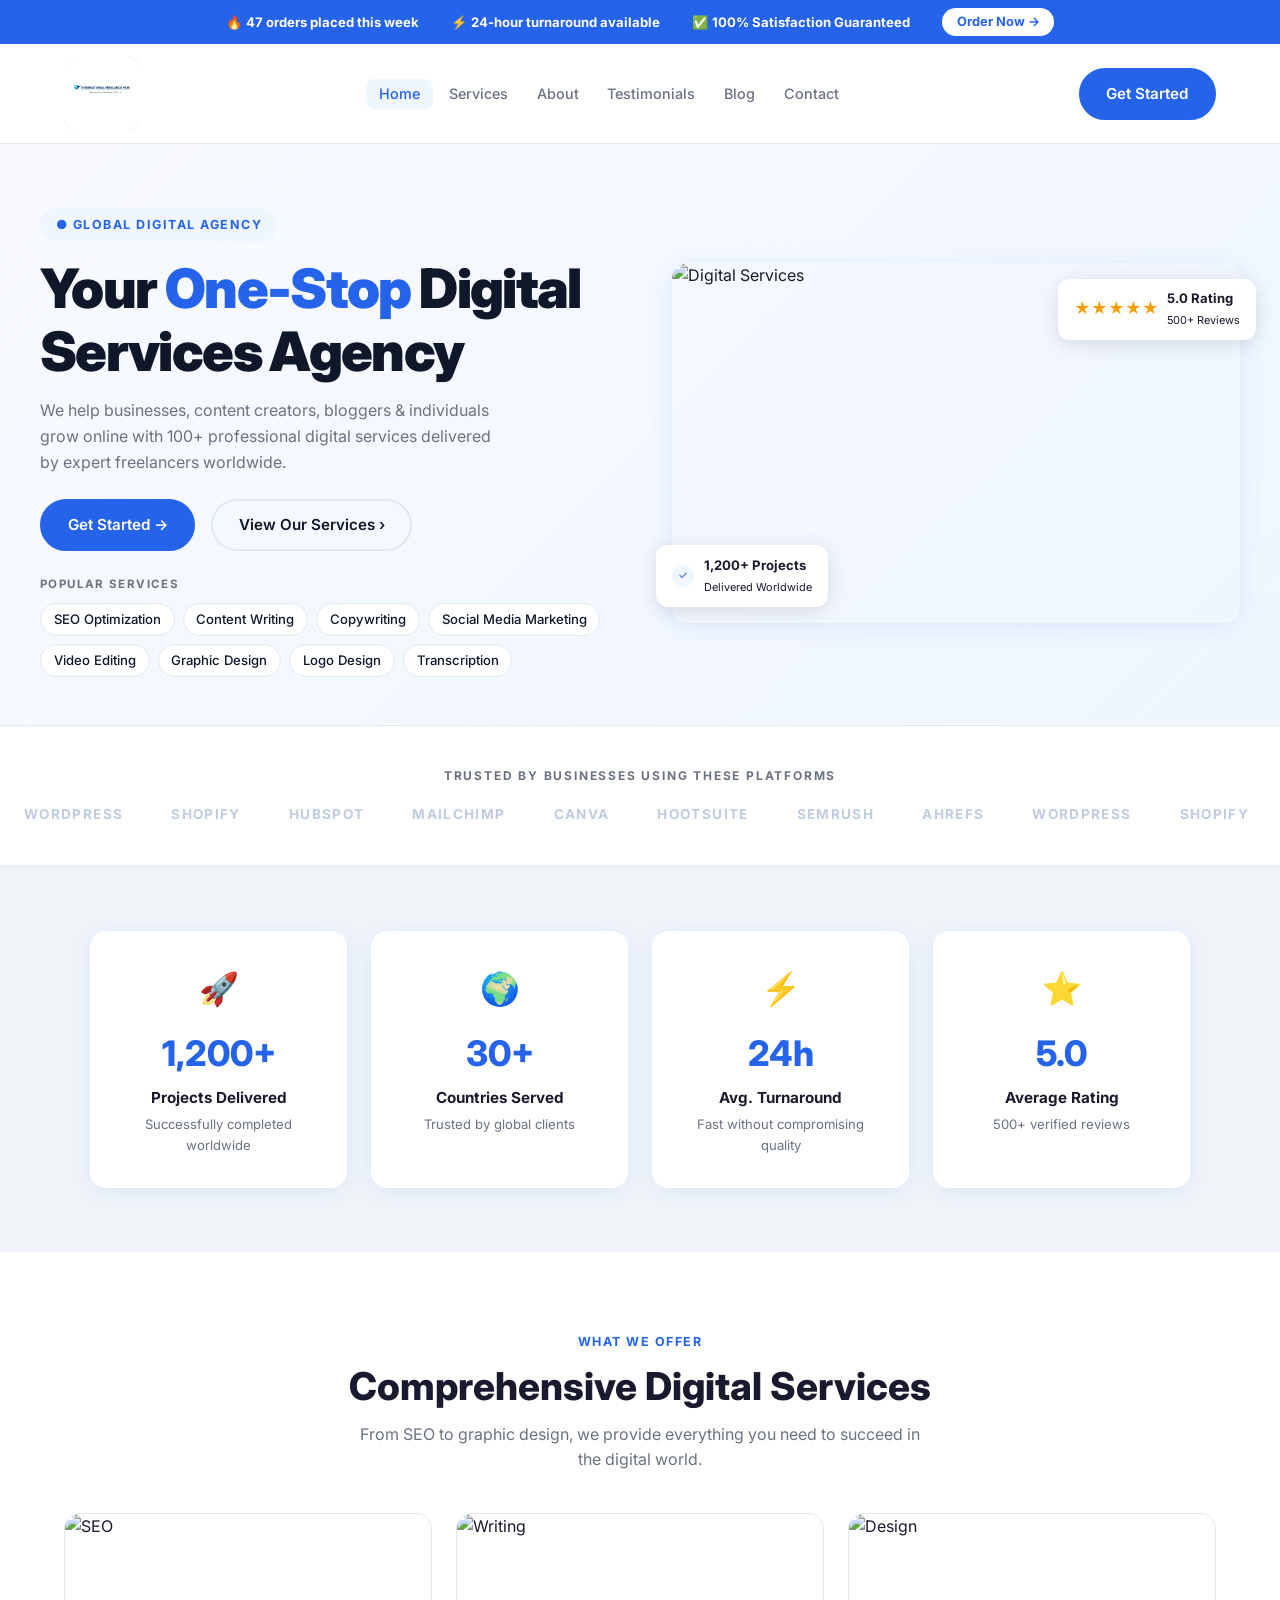
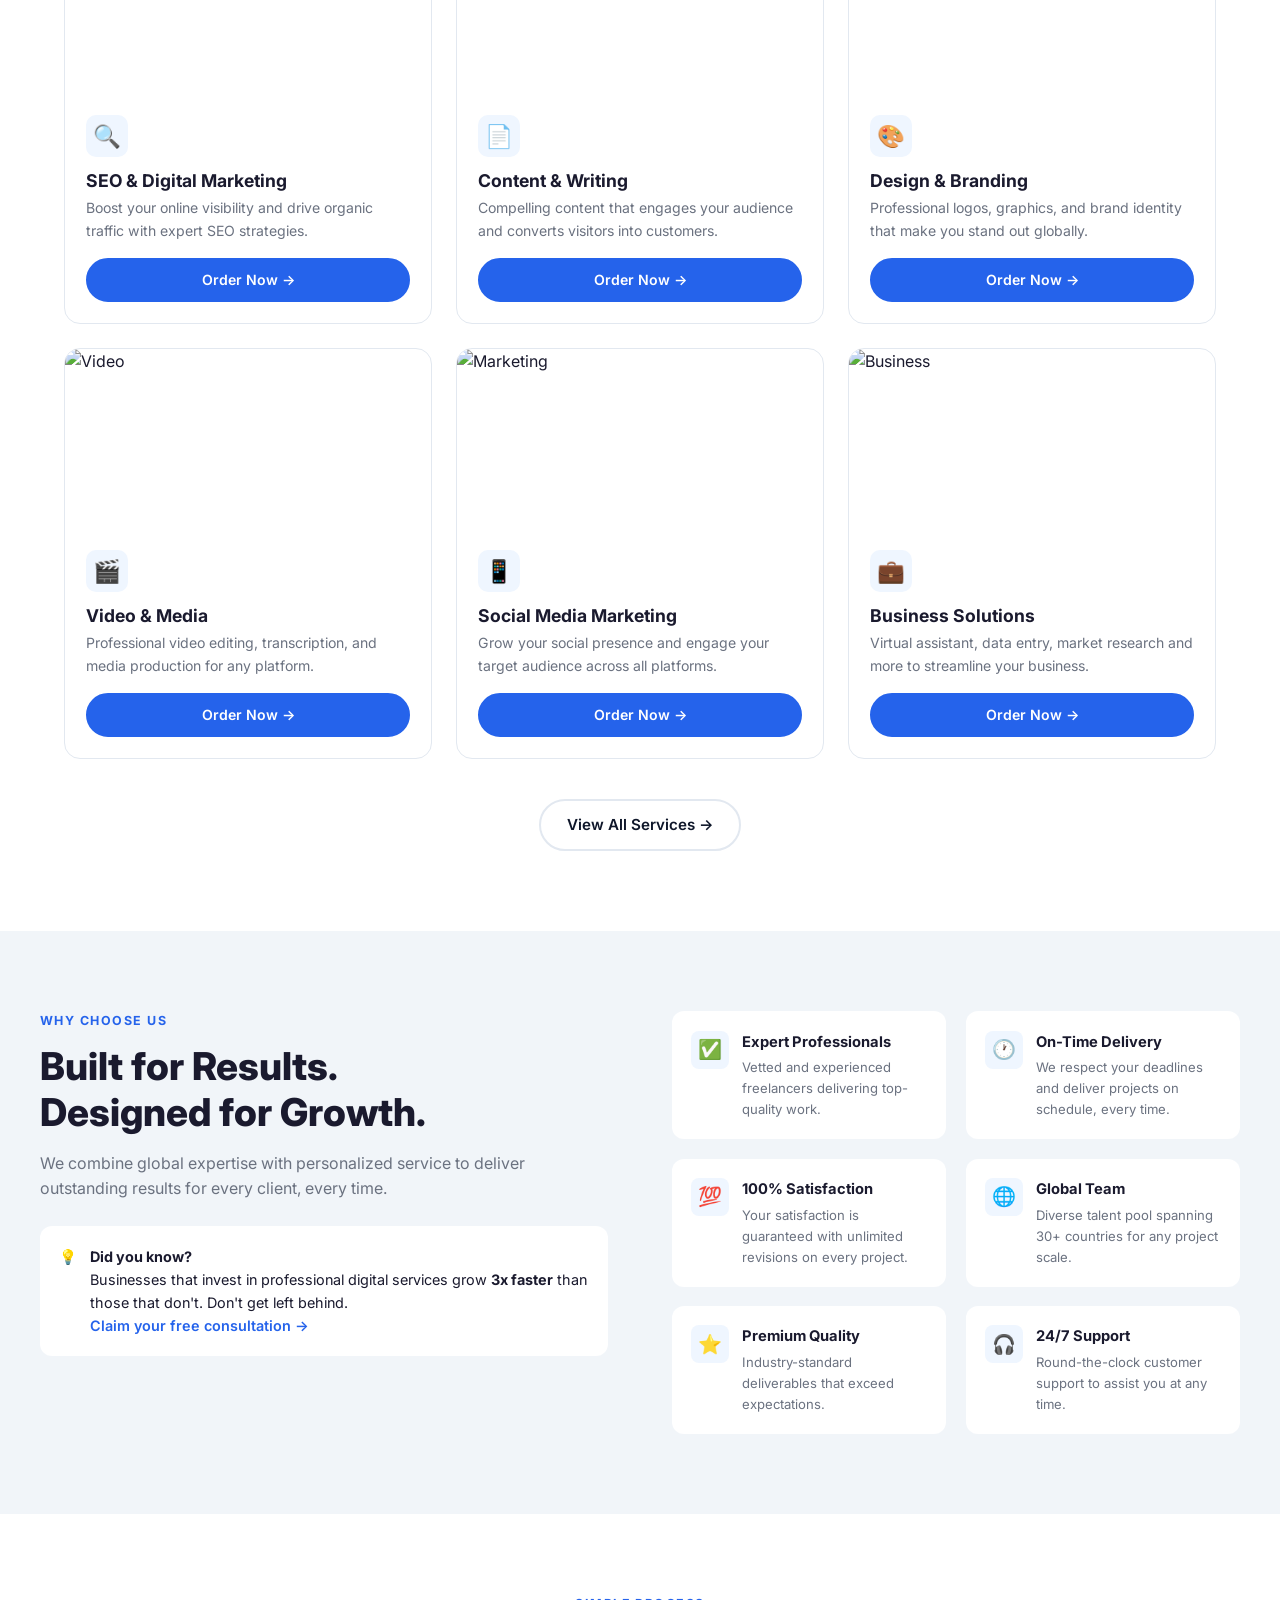
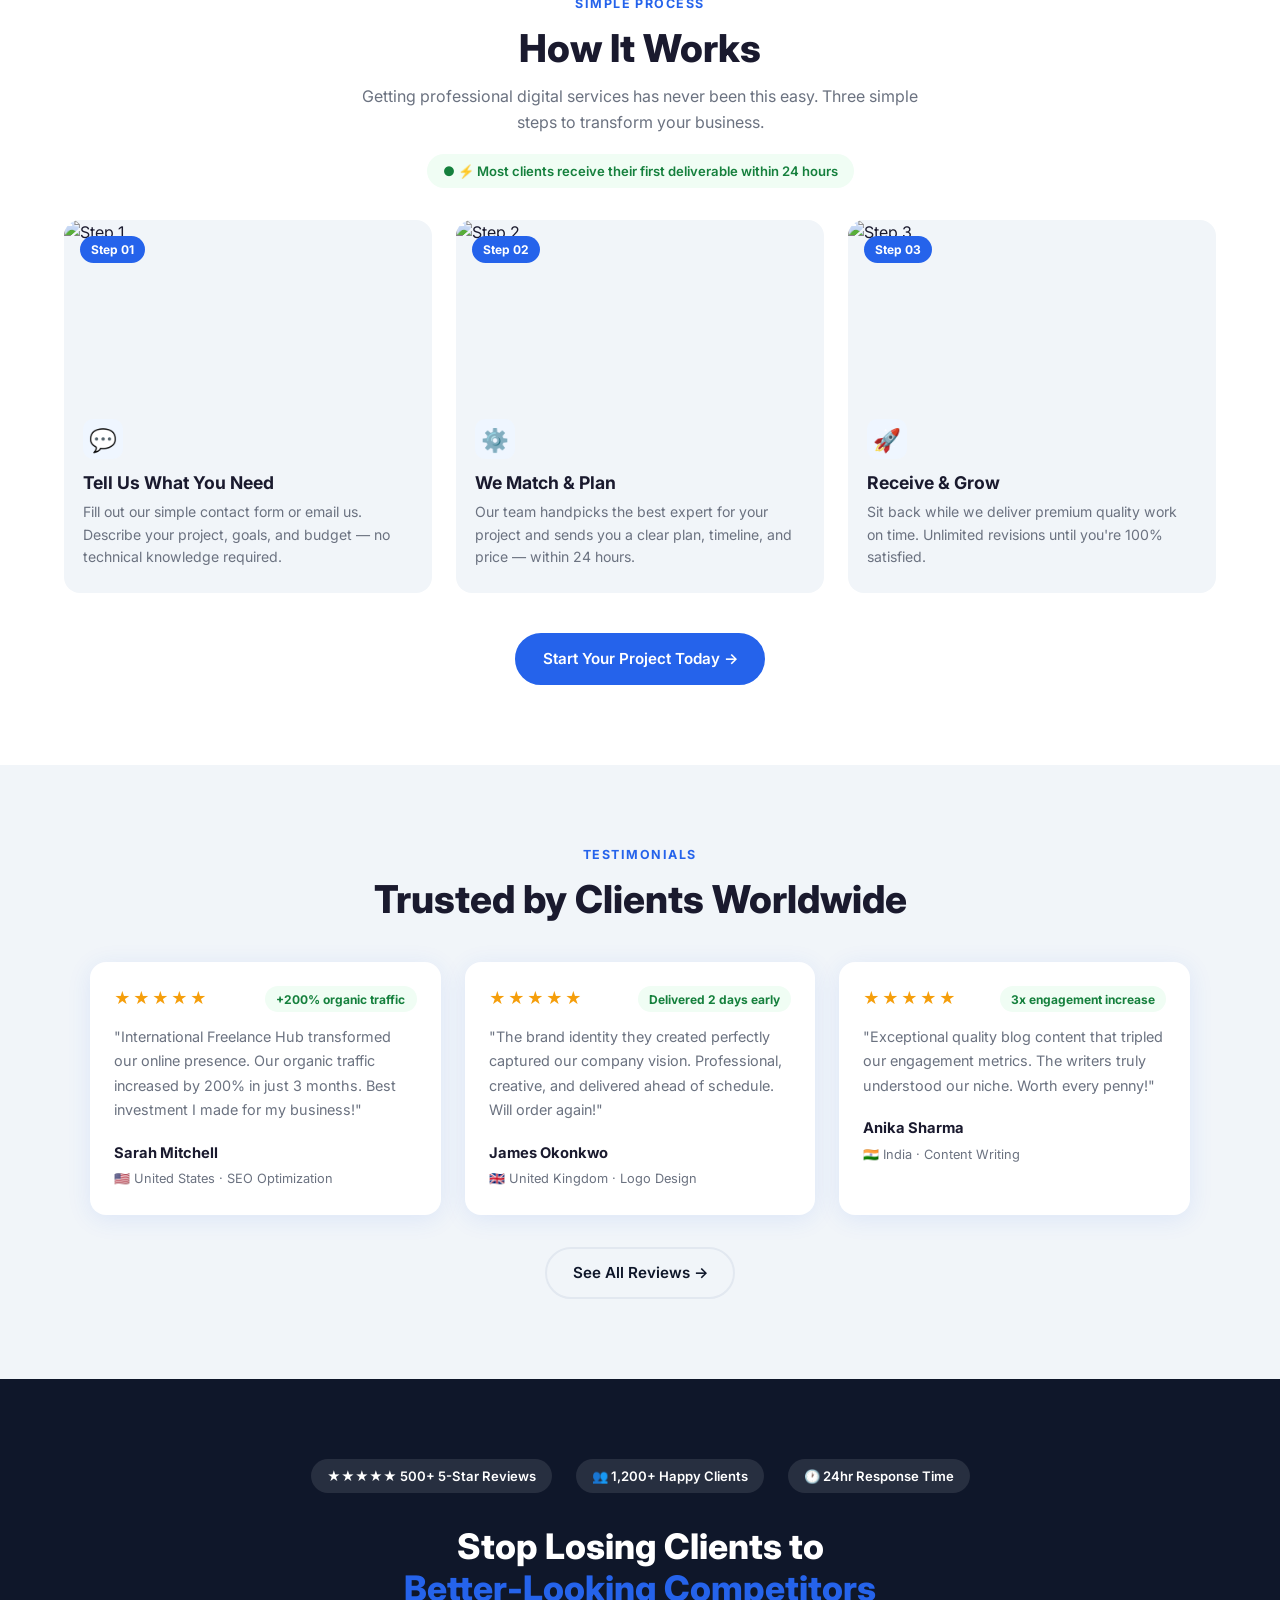
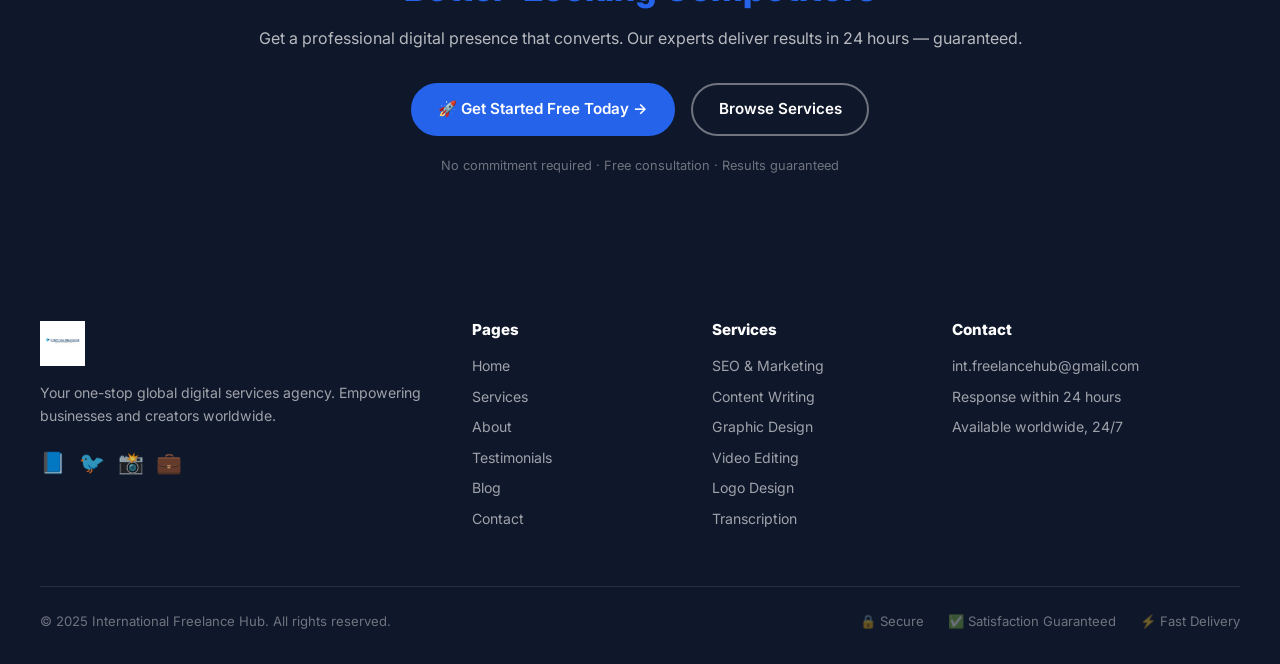
==== index.html @ 6918e584 "Update index.html" ====
<!DOCTYPE html>
<html lang="en">
<head>
<meta charset="UTF-8">
<meta name="viewport" content="width=device-width, initial-scale=1.0">
<title>International Freelance Hub | Your One-Stop Digital Services Agency</title>
<meta name="description" content="We help businesses, content creators, bloggers & individuals grow online with 100+ professional digital services delivered by expert freelancers worldwide.">
<link rel="preconnect" href="https://fonts.googleapis.com">
<link href="https://fonts.googleapis.com/css2?family=Inter:wght@400;500;600;700;800;900&display=swap" rel="stylesheet">
<link rel="icon" type="image/png" href="logo.png">
<link rel="stylesheet" href="styles.css?v=7">
</head>
<body>

<div class="topbar">
  <div class="topbar-inner">
    <span>🔥 <strong>47 orders placed this week</strong></span>
    <span>⚡ <strong>24-hour turnaround available</strong></span>
    <span>✅ <strong>100% Satisfaction Guaranteed</strong></span>
    <a href="services.html" class="topbar-cta">Order Now →</a>
  </div>
</div>

<nav class="navbar">
  <div class="nav-inner">
    <a href="index.html" style="display:flex;align-items:center;">
      <img src="logo.png" alt="International Freelance Hub" style="height:75px;width:auto;max-width:270px;width:auto;display:block;object-fit:contain;border-radius:12px;background-color:#c8cce8;">
    </a>
    <ul class="nav-links">
      <li><a href="index.html" class="active">Home</a></li>
      <li><a href="services.html">Services</a></li>
      <li><a href="about.html">About</a></li>
      <li><a href="testimonials.html">Testimonials</a></li>
      <li><a href="blog.html">Blog</a></li>
      <li><a href="contact.html">Contact</a></li>
    </ul>
    <a href="contact.html" class="btn-primary">Get Started</a>
    <button class="hamburger" onclick="toggleMenu()">☰</button>
  </div>
  <div class="mobile-menu" id="mobileMenu">
    <a href="index.html">Home</a><a href="services.html">Services</a><a href="about.html">About</a>
    <a href="testimonials.html">Testimonials</a><a href="blog.html">Blog</a><a href="contact.html">Contact</a>
    <a href="contact.html" class="btn-primary">Get Started</a>
  </div>
</nav>

<!-- HERO -->
<section class="hero">
  <div class="hero-inner">
    <div class="hero-left">
      <span class="badge">● GLOBAL DIGITAL AGENCY</span>
      <h1 style="font-size:3.4rem;line-height:1.15;font-weight:900;letter-spacing:-0.03em;margin-bottom:1rem;">Your <span class="blue">One-Stop</span> Digital Services Agency</h1>
      <p>We help businesses, content creators, bloggers & individuals grow online with 100+ professional digital services delivered by expert freelancers worldwide.</p>
      <div class="hero-btns">
        <a href="contact.html" class="btn-primary">Get Started →</a>
        <a href="services.html" class="btn-outline">View Our Services ›</a>
      </div>
      <div class="popular-tags">
        <span class="tag-label">POPULAR SERVICES</span>
        <div class="tags">
          <span class="tag">SEO Optimization</span>
          <span class="tag">Content Writing</span>
          <span class="tag">Copywriting</span>
          <span class="tag">Social Media Marketing</span>
          <span class="tag">Video Editing</span>
          <span class="tag">Graphic Design</span>
          <span class="tag">Logo Design</span>
          <span class="tag">Transcription</span>
        </div>
      </div>
    </div>
    <div class="hero-right">
      <div class="hero-img-wrap">
        <img src="https://images.unsplash.com/photo-1460925895917-afdab827c52f?w=600&q=80" alt="Digital Services">
        <div class="hero-badge-rating">
          <span class="stars">★★★★★</span>
          <span><strong>5.0 Rating</strong><br><small>500+ Reviews</small></span>
        </div>
        <div class="hero-badge-projects">
          <span class="check">✓</span>
          <span><strong>1,200+ Projects</strong><br><small>Delivered Worldwide</small></span>
        </div>
      </div>
    </div>
  </div>
</section>

<!-- TRUSTED BY -->
<section class="trusted">
  <p class="trusted-label">TRUSTED BY BUSINESSES USING THESE PLATFORMS</p>
  <div class="marquee-wrap">
    <div class="marquee">
      <span>WORDPRESS</span><span>SHOPIFY</span><span>HUBSPOT</span><span>MAILCHIMP</span><span>CANVA</span><span>HOOTSUITE</span><span>SEMRUSH</span><span>AHREFS</span><span>WORDPRESS</span><span>SHOPIFY</span><span>HUBSPOT</span><span>MAILCHIMP</span><span>CANVA</span><span>HOOTSUITE</span><span>SEMRUSH</span><span>AHREFS</span>
    </div>
  </div>
</section>

<!-- STATS -->
<section class="stats">
  <div class="stats-grid">
    <div class="stat-card"><div class="stat-icon">🚀</div><div class="stat-num blue">1,200+</div><div class="stat-title">Projects Delivered</div><div class="stat-sub">Successfully completed worldwide</div></div>
    <div class="stat-card"><div class="stat-icon">🌍</div><div class="stat-num blue">30+</div><div class="stat-title">Countries Served</div><div class="stat-sub">Trusted by global clients</div></div>
    <div class="stat-card"><div class="stat-icon">⚡</div><div class="stat-num blue">24h</div><div class="stat-title">Avg. Turnaround</div><div class="stat-sub">Fast without compromising quality</div></div>
    <div class="stat-card"><div class="stat-icon">⭐</div><div class="stat-num blue">5.0</div><div class="stat-title">Average Rating</div><div class="stat-sub">500+ verified reviews</div></div>
  </div>
</section>

<!-- SERVICES PREVIEW -->
<section class="services-preview">
  <div class="section-label">WHAT WE OFFER</div>
  <h2>Comprehensive Digital Services</h2>
  <p class="section-sub">From SEO to graphic design, we provide everything you need to succeed in the digital world.</p>
  <div class="services-grid">
    <div class="service-card"><img src="https://images.unsplash.com/photo-1611162617213-7d7a39e9b1d7?w=400&q=80" alt="SEO"><div class="service-card-body"><div class="service-icon">🔍</div><h3>SEO & Digital Marketing</h3><p>Boost your online visibility and drive organic traffic with expert SEO strategies.</p><a href="services.html" class="btn-primary small">Order Now →</a></div></div>
    <div class="service-card"><img src="https://images.unsplash.com/photo-1455390582262-044cdead277a?w=400&q=80" alt="Writing"><div class="service-card-body"><div class="service-icon">📄</div><h3>Content & Writing</h3><p>Compelling content that engages your audience and converts visitors into customers.</p><a href="services.html" class="btn-primary small">Order Now →</a></div></div>
    <div class="service-card"><img src="https://images.unsplash.com/photo-1561070791-2526d30994b5?w=400&q=80" alt="Design"><div class="service-card-body"><div class="service-icon">🎨</div><h3>Design & Branding</h3><p>Professional logos, graphics, and brand identity that make you stand out globally.</p><a href="services.html" class="btn-primary small">Order Now →</a></div></div>
    <div class="service-card"><img src="https://images.unsplash.com/photo-1574717024653-61fd2cf4d44d?w=400&q=80" alt="Video"><div class="service-card-body"><div class="service-icon">🎬</div><h3>Video & Media</h3><p>Professional video editing, transcription, and media production for any platform.</p><a href="services.html" class="btn-primary small">Order Now →</a></div></div>
    <div class="service-card"><img src="https://images.unsplash.com/photo-1542744173-8e7e53415bb0?w=400&q=80" alt="Marketing"><div class="service-card-body"><div class="service-icon">📱</div><h3>Social Media Marketing</h3><p>Grow your social presence and engage your target audience across all platforms.</p><a href="services.html" class="btn-primary small">Order Now →</a></div></div>
    <div class="service-card"><img src="https://images.unsplash.com/photo-1507003211169-0a1dd7228f2d?w=400&q=80" alt="Business"><div class="service-card-body"><div class="service-icon">💼</div><h3>Business Solutions</h3><p>Virtual assistant, data entry, market research and more to streamline your business.</p><a href="services.html" class="btn-primary small">Order Now →</a></div></div>
  </div>
  <div style="text-align:center;margin-top:2.5rem;"><a href="services.html" class="btn-outline">View All Services →</a></div>
</section>

<!-- WHY CHOOSE US -->
<section class="why-section">
  <div class="why-inner">
    <div class="why-left">
      <div class="section-label">WHY CHOOSE US</div>
      <h2>Built for Results.<br>Designed for Growth.</h2>
      <p>We combine global expertise with personalized service to deliver outstanding results for every client, every time.</p>
      <div class="did-you-know">
        <span>💡</span>
        <div><strong>Did you know?</strong><br>Businesses that invest in professional digital services grow <strong>3x faster</strong> than those that don't. Don't get left behind.<br><a href="contact.html" class="link-blue">Claim your free consultation →</a></div>
      </div>
    </div>
    <div class="why-right">
      <div class="why-grid">
        <div class="why-item"><div class="why-icon">✅</div><div><strong>Expert Professionals</strong><p>Vetted and experienced freelancers delivering top-quality work.</p></div></div>
        <div class="why-item"><div class="why-icon">🕐</div><div><strong>On-Time Delivery</strong><p>We respect your deadlines and deliver projects on schedule, every time.</p></div></div>
        <div class="why-item"><div class="why-icon">💯</div><div><strong>100% Satisfaction</strong><p>Your satisfaction is guaranteed with unlimited revisions on every project.</p></div></div>
        <div class="why-item"><div class="why-icon">🌐</div><div><strong>Global Team</strong><p>Diverse talent pool spanning 30+ countries for any project scale.</p></div></div>
        <div class="why-item"><div class="why-icon">⭐</div><div><strong>Premium Quality</strong><p>Industry-standard deliverables that exceed expectations.</p></div></div>
        <div class="why-item"><div class="why-icon">🎧</div><div><strong>24/7 Support</strong><p>Round-the-clock customer support to assist you at any time.</p></div></div>
      </div>
    </div>
  </div>
</section>

<!-- HOW IT WORKS -->
<section class="how-it-works">
  <div class="section-label">SIMPLE PROCESS</div>
  <h2>How It Works</h2>
  <p class="section-sub">Getting professional digital services has never been this easy. Three simple steps to transform your business.</p>
  <div class="process-badge">● ⚡ Most clients receive their first deliverable within 24 hours</div>
  <div class="steps-grid">
    <div class="step-card">
      <div class="step-badge">Step 01</div>
      <img src="https://images.unsplash.com/photo-1516321318423-f06f85e504b3?w=400&q=80" alt="Step 1">
      <div class="step-icon">💬</div>
      <h3>Tell Us What You Need</h3>
      <p>Fill out our simple contact form or email us. Describe your project, goals, and budget — no technical knowledge required.</p>
    </div>
    <div class="step-card">
      <div class="step-badge">Step 02</div>
      <img src="https://images.unsplash.com/photo-1552664730-d307ca884978?w=400&q=80" alt="Step 2">
      <div class="step-icon">⚙️</div>
      <h3>We Match & Plan</h3>
      <p>Our team handpicks the best expert for your project and sends you a clear plan, timeline, and price — within 24 hours.</p>
    </div>
    <div class="step-card">
      <div class="step-badge">Step 03</div>
      <img src="https://images.unsplash.com/photo-1551288049-bebda4e38f71?w=400&q=80" alt="Step 3">
      <div class="step-icon">🚀</div>
      <h3>Receive & Grow</h3>
      <p>Sit back while we deliver premium quality work on time. Unlimited revisions until you're 100% satisfied.</p>
    </div>
  </div>
  <div style="text-align:center;margin-top:2.5rem;"><a href="contact.html" class="btn-primary">Start Your Project Today →</a></div>
</section>

<!-- TESTIMONIALS PREVIEW -->
<section class="testimonials-preview">
  <div class="section-label">TESTIMONIALS</div>
  <h2>Trusted by Clients Worldwide</h2>
  <div class="testi-grid">
    <div class="testi-card"><div class="testi-top"><div class="stars-row">★★★★★</div><span class="testi-tag green">+200% organic traffic</span></div><p>"International Freelance Hub transformed our online presence. Our organic traffic increased by 200% in just 3 months. Best investment I made for my business!"</p><div class="testi-author"><strong>Sarah Mitchell</strong><span>🇺🇸 United States · SEO Optimization</span></div></div>
    <div class="testi-card"><div class="testi-top"><div class="stars-row">★★★★★</div><span class="testi-tag green">Delivered 2 days early</span></div><p>"The brand identity they created perfectly captured our company vision. Professional, creative, and delivered ahead of schedule. Will order again!"</p><div class="testi-author"><strong>James Okonkwo</strong><span>🇬🇧 United Kingdom · Logo Design</span></div></div>
    <div class="testi-card"><div class="testi-top"><div class="stars-row">★★★★★</div><span class="testi-tag green">3x engagement increase</span></div><p>"Exceptional quality blog content that tripled our engagement metrics. The writers truly understood our niche. Worth every penny!"</p><div class="testi-author"><strong>Anika Sharma</strong><span>🇮🇳 India · Content Writing</span></div></div>
  </div>
  <div style="text-align:center;margin-top:2rem;"><a href="testimonials.html" class="btn-outline">See All Reviews →</a></div>
</section>

<!-- CTA BANNER -->
<section class="cta-banner">
  <div class="cta-badges">
    <span>★★★★★ 500+ 5-Star Reviews</span>
    <span>👥 1,200+ Happy Clients</span>
    <span>🕐 24hr Response Time</span>
  </div>
  <h2>Stop Losing Clients to<br><span class="blue">Better-Looking Competitors</span></h2>
  <p>Get a professional digital presence that converts. Our experts deliver results in 24 hours — guaranteed.</p>
  <div class="cta-btns">
    <a href="contact.html" class="btn-primary">🚀 Get Started Free Today →</a>
    <a href="services.html" class="btn-outline-white">Browse Services</a>
  </div>
  <small>No commitment required · Free consultation · Results guaranteed</small>
</section>

<!-- FOOTER -->
<footer class="footer">
  <div class="footer-inner">
    <div class="footer-brand">
      <div class="logo" style="margin-bottom:1rem;"><img src="logo.png" alt="International Freelance Hub" style="height:45px;width:auto;display:block;object-fit:contain;"></div>
      <p>Your one-stop global digital services agency. Empowering businesses and creators worldwide.</p>
      <div class="footer-social"><a href="#">📘</a><a href="#">🐦</a><a href="#">📸</a><a href="#">💼</a></div>
    </div>
    <div class="footer-links"><h4>Pages</h4><a href="index.html">Home</a><a href="services.html">Services</a><a href="about.html">About</a><a href="testimonials.html">Testimonials</a><a href="blog.html">Blog</a><a href="contact.html">Contact</a></div>
    <div class="footer-links"><h4>Services</h4><a href="services.html">SEO & Marketing</a><a href="services.html">Content Writing</a><a href="services.html">Graphic Design</a><a href="services.html">Video Editing</a><a href="services.html">Logo Design</a><a href="services.html">Transcription</a></div>
    <div class="footer-links"><h4>Contact</h4><a href="mailto:int.freelancehub@gmail.com">int.freelancehub@gmail.com</a><a href="#">Response within 24 hours</a><a href="#">Available worldwide, 24/7</a></div>
  </div>
  <div class="footer-bottom"><p>© 2025 International Freelance Hub. All rights reserved.</p><div><span>🔒 Secure</span><span>✅ Satisfaction Guaranteed</span><span>⚡ Fast Delivery</span></div></div>
</footer>

<script>function toggleMenu(){document.getElementById('mobileMenu').classList.toggle('open');}</script>
</body>
</html>
---- styles.css ----
*, *::before, *::after { box-sizing: border-box; margin: 0; padding: 0; }
html { scroll-behavior: smooth; }
body { font-family: 'Inter', sans-serif; background: #fff; color: #1a1a2e; line-height: 1.6; }
a { text-decoration: none; color: inherit; }
img { width: 100%; display: block; object-fit: cover; }
:root {
  --blue: #2563eb; --blue-dark: #1d4ed8; --blue-light: #eff6ff;
  --grey: #6b7280; --grey-light: #f1f5f9; --dark: #0f172a;
  --white: #ffffff; --border: #e2e8f0; --shadow: 0 4px 24px rgba(37,99,235,0.10);
}

/* ===== TYPOGRAPHY - FIXED SIZES ===== */
h1, h2, h3, h4 { font-family: 'Inter', sans-serif; font-weight: 800; line-height: 1.2; }
h1 { font-size: 3.2rem; }
h2 { font-size: 2.4rem; }
h3 { font-size: 1.1rem; font-weight: 700; }
.blue { color: var(--blue); }
.section-label { font-size: 0.78rem; font-weight: 700; letter-spacing: 0.12em; color: var(--blue); margin-bottom: 0.7rem; }
.section-sub { color: var(--grey); max-width: 560px; margin: 0.8rem auto 0; text-align: center; }

/* ===== LOGO ===== */
.logo-img { height: 55px; width: auto; object-fit: contain; display: block; }
.logo-img-footer { height: 45px; width: auto; object-fit: contain; filter: brightness(0) invert(1); }

/* ===== BUTTONS ===== */
.btn-primary { display: inline-flex; align-items: center; gap: 0.4rem; background: var(--blue); color: #fff; padding: 0.75rem 1.6rem; border-radius: 50px; font-weight: 600; font-size: 0.95rem; transition: all 0.2s; border: 2px solid var(--blue); cursor: pointer; font-family: 'Inter', sans-serif; }
.btn-primary:hover { background: var(--blue-dark); transform: translateY(-2px); box-shadow: 0 8px 24px rgba(37,99,235,0.3); }
.btn-primary.small { padding: 0.55rem 1.2rem; font-size: 0.88rem; width: 100%; justify-content: center; }
.btn-outline { display: inline-flex; align-items: center; gap: 0.4rem; background: transparent; color: var(--dark); padding: 0.75rem 1.6rem; border-radius: 50px; font-weight: 600; font-size: 0.95rem; border: 2px solid var(--border); transition: all 0.2s; }
.btn-outline:hover { border-color: var(--blue); color: var(--blue); }
.btn-outline-white { display: inline-flex; align-items: center; background: transparent; color: #fff; padding: 0.75rem 1.6rem; border-radius: 50px; font-weight: 600; font-size: 0.95rem; border: 2px solid rgba(255,255,255,0.4); transition: all 0.2s; }
.btn-outline-white:hover { background: rgba(255,255,255,0.1); }

/* ===== TOPBAR ===== */
.topbar { background: var(--blue); color: #fff; font-size: 0.82rem; padding: 0.5rem 1rem; }
.topbar-inner { max-width: 1200px; margin: 0 auto; display: flex; align-items: center; justify-content: center; gap: 2rem; flex-wrap: wrap; }
.topbar-cta { background: #fff; color: var(--blue); padding: 0.25rem 0.9rem; border-radius: 50px; font-weight: 700; font-size: 0.8rem; }

/* ===== NAVBAR ===== */
.navbar { position: sticky; top: 0; z-index: 100; background: rgba(255,255,255,0.97); backdrop-filter: blur(12px); border-bottom: 1px solid var(--border); }
.nav-inner { max-width: 1200px; margin: 0 auto; display: flex; align-items: center; justify-content: space-between; padding: 0.75rem 1.5rem; gap: 1.5rem; }
.logo { display: flex; align-items: center; }
.nav-links { display: flex; list-style: none; gap: 0.2rem; align-items: center; }
.nav-links a { padding: 0.4rem 0.8rem; border-radius: 8px; font-weight: 500; font-size: 0.9rem; color: var(--grey); transition: all 0.2s; }
.nav-links a:hover, .nav-links a.active { color: var(--blue); background: var(--blue-light); }
.hamburger { display: none; background: none; border: none; font-size: 1.4rem; cursor: pointer; }
.mobile-menu { display: none; flex-direction: column; gap: 0.5rem; padding: 1rem 1.5rem; border-top: 1px solid var(--border); background: #fff; }
.mobile-menu a { padding: 0.6rem; border-radius: 8px; font-weight: 500; color: var(--dark); }
.mobile-menu.open { display: flex; }

/* ===== HERO ===== */
.hero { background: linear-gradient(135deg, #f8faff 0%, #eff6ff 100%); padding: 4rem 1.5rem 3rem; }
.hero-inner { max-width: 1200px; margin: 0 auto; display: grid; grid-template-columns: 1fr 1fr; gap: 4rem; align-items: center; }
.badge { display: inline-flex; align-items: center; gap: 0.5rem; background: var(--blue-light); color: var(--blue); font-size: 0.78rem; font-weight: 700; letter-spacing: 0.12em; padding: 0.4rem 1rem; border-radius: 50px; margin-bottom: 1rem; }
.hero h1 { font-size: 2.4rem; line-height: 1.25; margin-bottom: 1rem; color: var(--dark); }
.hero p { color: var(--grey); font-size: 1rem; max-width: 460px; margin-bottom: 1.5rem; }
.hero-btns { display: flex; gap: 1rem; flex-wrap: wrap; margin-bottom: 1.5rem; }
.popular-tags { margin-top: 0.5rem; }
.tag-label { font-size: 0.72rem; font-weight: 700; letter-spacing: 0.12em; color: var(--grey); display: block; margin-bottom: 0.6rem; }
.tags { display: flex; flex-wrap: wrap; gap: 0.5rem; }
.tag { background: #fff; border: 1px solid var(--border); color: var(--dark); font-size: 0.82rem; padding: 0.3rem 0.8rem; border-radius: 50px; font-weight: 500; }
.hero-img-wrap { position: relative; }
.hero-img-wrap img { border-radius: 16px; height: 360px; box-shadow: var(--shadow); }
.hero-badge-rating { position: absolute; top: 1rem; right: -1rem; background: #fff; border-radius: 12px; padding: 0.6rem 1rem; display: flex; align-items: center; gap: 0.5rem; box-shadow: 0 4px 20px rgba(0,0,0,0.12); font-size: 0.82rem; }
.stars { color: #f59e0b; font-size: 1rem; }
.hero-badge-projects { position: absolute; bottom: 1rem; left: -1rem; background: #fff; border-radius: 12px; padding: 0.6rem 1rem; display: flex; align-items: center; gap: 0.6rem; box-shadow: 0 4px 20px rgba(0,0,0,0.12); font-size: 0.82rem; }
.check { background: var(--blue-light); color: var(--blue); border-radius: 50%; width: 22px; height: 22px; display: flex; align-items: center; justify-content: center; font-size: 0.7rem; }

/* ===== TRUSTED ===== */
.trusted { padding: 2.5rem 1.5rem; border-bottom: 1px solid var(--border); border-top: 1px solid var(--border); overflow: hidden; }
.trusted-label { text-align: center; font-size: 0.75rem; font-weight: 700; letter-spacing: 0.15em; color: var(--grey); margin-bottom: 1.2rem; }
.marquee-wrap { overflow: hidden; }
.marquee { display: flex; gap: 3rem; width: max-content; animation: scroll 20s linear infinite; }
.marquee span { font-size: 0.85rem; font-weight: 700; letter-spacing: 0.1em; color: #c0cce0; white-space: nowrap; }
@keyframes scroll { 0% { transform: translateX(0); } 100% { transform: translateX(-50%); } }

/* ===== STATS ===== */
.stats { padding: 4rem 1.5rem; background: var(--grey-light); }
.stats-grid { max-width: 1100px; margin: 0 auto; display: grid; grid-template-columns: repeat(4,1fr); gap: 1.5rem; }
.stat-card { background: #fff; border-radius: 16px; padding: 2rem; text-align: center; box-shadow: var(--shadow); }
.stat-icon { font-size: 2rem; margin-bottom: 0.7rem; }
.stat-num { font-family: 'Inter', sans-serif; font-size: 2.2rem; font-weight: 800; }
.stat-title { font-weight: 700; margin: 0.3rem 0 0.2rem; font-size: 0.95rem; }
.stat-sub { color: var(--grey); font-size: 0.82rem; }

/* ===== SERVICES PREVIEW ===== */
.services-preview { padding: 5rem 1.5rem; max-width: 1200px; margin: 0 auto; text-align: center; }
.services-grid { display: grid; grid-template-columns: repeat(3,1fr); gap: 1.5rem; margin-top: 2.5rem; text-align: left; }
.service-card { background: #fff; border: 1px solid var(--border); border-radius: 16px; overflow: hidden; transition: all 0.25s; }
.service-card:hover { transform: translateY(-5px); box-shadow: var(--shadow); border-color: var(--blue); }
.service-card img { height: 180px; }
.service-card-body { padding: 1.3rem; }
.service-icon { font-size: 1.4rem; background: var(--blue-light); width: 42px; height: 42px; display: flex; align-items: center; justify-content: center; border-radius: 10px; margin-bottom: 0.8rem; }
.service-card-body h3 { margin-bottom: 0.4rem; }
.service-card-body p { color: var(--grey); font-size: 0.88rem; margin-bottom: 1rem; }

/* ===== WHY CHOOSE US ===== */
.why-section { padding: 5rem 1.5rem; background: var(--grey-light); }
.why-inner { max-width: 1200px; margin: 0 auto; display: grid; grid-template-columns: 1fr 1fr; gap: 4rem; align-items: start; }
.why-left h2 { margin-bottom: 1rem; }
.why-left p { color: var(--grey); margin-bottom: 1.5rem; }
.did-you-know { background: #fff; border-radius: 12px; padding: 1.2rem; display: flex; gap: 0.8rem; font-size: 0.9rem; }
.link-blue { color: var(--blue); font-weight: 600; }
.why-grid { display: grid; grid-template-columns: 1fr 1fr; gap: 1.2rem; }
.why-item { background: #fff; border-radius: 12px; padding: 1.2rem; display: flex; gap: 0.8rem; align-items: flex-start; }
.why-icon { font-size: 1.2rem; background: var(--blue-light); width: 38px; height: 38px; border-radius: 8px; display: flex; align-items: center; justify-content: center; flex-shrink: 0; }
.why-item strong { display: block; margin-bottom: 0.2rem; font-size: 0.92rem; }
.why-item p { color: var(--grey); font-size: 0.82rem; margin: 0; }

/* ===== HOW IT WORKS ===== */
.how-it-works { padding: 5rem 1.5rem; max-width: 1200px; margin: 0 auto; text-align: center; }
.process-badge { display: inline-flex; align-items: center; gap: 0.4rem; background: #f0fdf4; color: #15803d; border-radius: 50px; padding: 0.4rem 1rem; font-size: 0.82rem; font-weight: 600; margin: 1.2rem 0 2rem; }
.steps-grid { display: grid; grid-template-columns: repeat(3,1fr); gap: 1.5rem; text-align: left; }
.step-card { background: var(--grey-light); border-radius: 16px; overflow: hidden; position: relative; }
.step-badge { position: absolute; top: 1rem; left: 1rem; background: var(--blue); color: #fff; font-size: 0.75rem; font-weight: 700; padding: 0.25rem 0.7rem; border-radius: 50px; z-index: 1; }
.step-card img { height: 180px; }
.step-icon { font-size: 1.4rem; background: var(--blue-light); width: 40px; height: 40px; display: flex; align-items: center; justify-content: center; border-radius: 10px; margin: 1.2rem 1.2rem 0.8rem; }
.step-card h3 { padding: 0 1.2rem; margin-bottom: 0.5rem; }
.step-card p { padding: 0 1.2rem 1.5rem; color: var(--grey); font-size: 0.88rem; }

/* ===== TESTIMONIALS ===== */
.testimonials-preview { padding: 5rem 1.5rem; background: var(--grey-light); text-align: center; }
.testi-grid { max-width: 1100px; margin: 2.5rem auto 0; display: grid; grid-template-columns: repeat(3,1fr); gap: 1.5rem; text-align: left; }
.testi-card { background: #fff; border-radius: 16px; padding: 1.5rem; box-shadow: var(--shadow); }
.testi-top { display: flex; align-items: center; justify-content: space-between; margin-bottom: 0.8rem; flex-wrap: wrap; gap: 0.5rem; }
.stars-row { color: #f59e0b; font-size: 1rem; letter-spacing: 2px; }
.testi-tag { font-size: 0.75rem; font-weight: 700; padding: 0.2rem 0.7rem; border-radius: 50px; }
.testi-tag.green { background: #f0fdf4; color: #15803d; }
.testi-card p { color: var(--grey); font-size: 0.9rem; margin-bottom: 1.2rem; line-height: 1.7; }
.testi-author strong { display: block; font-size: 0.92rem; }
.testi-author span { color: var(--grey); font-size: 0.8rem; }

/* ===== CTA BANNER ===== */
.cta-banner { background: var(--dark); color: #fff; padding: 5rem 1.5rem; text-align: center; }
.cta-badges { display: flex; justify-content: center; gap: 1.5rem; flex-wrap: wrap; margin-bottom: 2rem; }
.cta-badges span { background: rgba(255,255,255,0.1); border-radius: 50px; padding: 0.4rem 1rem; font-size: 0.82rem; font-weight: 600; }
.cta-banner h2 { font-size: 2.2rem; margin-bottom: 1rem; }
.cta-banner p { color: rgba(255,255,255,0.7); margin-bottom: 2rem; font-size: 1rem; }
.cta-btns { display: flex; justify-content: center; gap: 1rem; flex-wrap: wrap; margin-bottom: 1rem; }
.cta-banner small { color: rgba(255,255,255,0.4); font-size: 0.8rem; }

/* ===== FOOTER ===== */
.footer { background: var(--dark); color: rgba(255,255,255,0.8); padding: 4rem 1.5rem 2rem; }
.footer-inner { max-width: 1200px; margin: 0 auto; display: grid; grid-template-columns: 2fr 1fr 1fr 1.5fr; gap: 3rem; margin-bottom: 3rem; }
.footer-brand p { font-size: 0.88rem; color: rgba(255,255,255,0.6); margin-bottom: 1.2rem; margin-top: 1rem; }
.footer-social { display: flex; gap: 0.8rem; font-size: 1.3rem; }
.footer-links h4 { color: #fff; font-family: 'Inter', sans-serif; margin-bottom: 1rem; font-size: 0.95rem; }
.footer-links a { display: block; color: rgba(255,255,255,0.6); font-size: 0.88rem; margin-bottom: 0.5rem; transition: color 0.2s; }
.footer-links a:hover { color: var(--blue); }
.footer-bottom { max-width: 1200px; margin: 0 auto; border-top: 1px solid rgba(255,255,255,0.1); padding-top: 1.5rem; display: flex; justify-content: space-between; align-items: center; flex-wrap: wrap; gap: 1rem; font-size: 0.82rem; color: rgba(255,255,255,0.4); }
.footer-bottom div { display: flex; gap: 1.5rem; }

/* ===== OTHER PAGES ===== */
.page-hero { background: linear-gradient(135deg, #f8faff 0%, #eff6ff 100%); padding: 4rem 1.5rem 3rem; text-align: center; }
.page-hero p { color: var(--grey); max-width: 560px; margin: 0.8rem auto 0; font-size: 1rem; }
.filter-tabs { display: flex; justify-content: center; flex-wrap: wrap; gap: 0.5rem; padding: 2rem 1.5rem; max-width: 1100px; margin: 0 auto; }
.filter-btn { padding: 0.5rem 1.2rem; border-radius: 50px; border: 2px solid var(--border); font-weight: 600; font-size: 0.88rem; cursor: pointer; background: #fff; color: var(--dark); transition: all 0.2s; font-family: 'Inter', sans-serif; }
.filter-btn.active, .filter-btn:hover { background: var(--blue); color: #fff; border-color: var(--blue); }
.services-full { max-width: 1200px; margin: 0 auto; padding: 1rem 1.5rem 5rem; }
.services-section-title { font-family: 'Inter', sans-serif; font-weight: 800; font-size: 1.3rem; margin: 2.5rem 0 1.2rem; color: var(--dark); border-left: 4px solid var(--blue); padding-left: 1rem; }
.services-full-grid { display: grid; grid-template-columns: repeat(3,1fr); gap: 1.5rem; }
.service-full-card { background: #fff; border: 1px solid var(--border); border-radius: 16px; overflow: hidden; transition: all 0.25s; }
.service-full-card:hover { transform: translateY(-5px); box-shadow: var(--shadow); border-color: var(--blue); }
.service-full-card img { height: 160px; }
.service-full-card-body { padding: 1.2rem; }
.service-full-card-body .service-icon { font-size: 1.4rem; background: var(--blue-light); width: 40px; height: 40px; border-radius: 10px; display: flex; align-items: center; justify-content: center; margin-bottom: 0.8rem; }
.service-full-card-body h3 { font-size: 1rem; margin-bottom: 0.4rem; }
.service-full-card-body p { color: var(--grey); font-size: 0.85rem; margin-bottom: 1rem; }
.about-story { max-width: 1200px; margin: 0 auto; padding: 5rem 1.5rem; display: grid; grid-template-columns: 1fr 1fr; gap: 4rem; align-items: center; }
.about-story img { height: 380px; border-radius: 16px; }
.about-story-text h2 { margin-bottom: 1rem; }
.about-story-text p { color: var(--grey); margin-bottom: 1rem; }
.about-stats-bar { background: var(--blue); color: #fff; padding: 3rem 1.5rem; }
.about-stats-bar-inner { max-width: 1000px; margin: 0 auto; display: grid; grid-template-columns: repeat(4,1fr); gap: 2rem; text-align: center; }
.about-stat-num { font-family: 'Inter', sans-serif; font-size: 2.2rem; font-weight: 800; display: block; }
.about-stat-label { font-size: 0.88rem; opacity: 0.85; }
.vision-section { padding: 5rem 1.5rem; max-width: 1200px; margin: 0 auto; text-align: center; }
.vision-grid { display: grid; grid-template-columns: repeat(4,1fr); gap: 1.5rem; margin-top: 2.5rem; }
.vision-card { background: #fff; border: 1px solid var(--border); border-radius: 16px; padding: 1.8rem 1.2rem; text-align: center; transition: all 0.2s; }
.vision-card:hover { box-shadow: var(--shadow); border-color: var(--blue); transform: translateY(-4px); }
.vision-icon { font-size: 1.6rem; background: var(--blue-light); width: 52px; height: 52px; border-radius: 12px; display: flex; align-items: center; justify-content: center; margin: 0 auto 1rem; }
.vision-card h3 { font-size: 0.95rem; margin-bottom: 0.5rem; }
.vision-card p { color: var(--grey); font-size: 0.85rem; }
.global-reach { padding: 5rem 1.5rem; background: var(--grey-light); text-align: center; }
.global-reach h2 { margin-bottom: 1rem; }
.global-reach p { color: var(--grey); max-width: 600px; margin: 0 auto 2rem; }
.testimonials-full { max-width: 1100px; margin: 0 auto; padding: 3rem 1.5rem 5rem; }
.testi-full-grid { display: grid; grid-template-columns: repeat(3,1fr); gap: 1.5rem; }
.blog-grid { max-width: 1100px; margin: 0 auto; padding: 1rem 1.5rem 5rem; display: grid; grid-template-columns: repeat(3,1fr); gap: 1.5rem; }
.blog-card { background: #fff; border: 1px solid var(--border); border-radius: 16px; overflow: hidden; transition: all 0.25s; }
.blog-card:hover { transform: translateY(-5px); box-shadow: var(--shadow); border-color: var(--blue); }
.blog-card img { height: 180px; }
.blog-card-body { padding: 1.3rem; }
.blog-cat { display: inline-block; background: var(--blue-light); color: var(--blue); font-size: 0.75rem; font-weight: 700; padding: 0.2rem 0.7rem; border-radius: 50px; margin-bottom: 0.8rem; }
.blog-card-body h3 { font-size: 1rem; margin-bottom: 0.5rem; }
.blog-card-body p { color: var(--grey); font-size: 0.85rem; margin-bottom: 0.8rem; }
.blog-meta { font-size: 0.78rem; color: var(--grey); }
.contact-section { max-width: 1100px; margin: 0 auto; padding: 4rem 1.5rem; display: grid; grid-template-columns: 1fr 1.5fr; gap: 4rem; }
.contact-info h2 { margin-bottom: 1rem; }
.contact-info p { color: var(--grey); margin-bottom: 2rem; }
.contact-item { display: flex; align-items: flex-start; gap: 0.8rem; margin-bottom: 1.2rem; }
.contact-item-icon { background: var(--blue-light); width: 38px; height: 38px; border-radius: 10px; display: flex; align-items: center; justify-content: center; font-size: 1.1rem; flex-shrink: 0; }
.contact-item strong { display: block; font-size: 0.9rem; }
.contact-item span { color: var(--grey); font-size: 0.85rem; }
.global-reach-box { background: var(--grey-light); border-radius: 12px; padding: 1.2rem; margin-top: 1.5rem; display: flex; gap: 0.8rem; align-items: flex-start; font-size: 0.88rem; }
.contact-form { background: #fff; border: 1px solid var(--border); border-radius: 20px; padding: 2.5rem; }
.form-row { display: grid; grid-template-columns: 1fr 1fr; gap: 1rem; margin-bottom: 1rem; }
.form-group { display: flex; flex-direction: column; gap: 0.4rem; margin-bottom: 1rem; }
.form-group label { font-size: 0.88rem; font-weight: 600; color: var(--dark); }
.form-group input, .form-group select, .form-group textarea { border: 1.5px solid var(--border); border-radius: 10px; padding: 0.75rem 1rem; font-family: 'Inter', sans-serif; font-size: 0.92rem; color: var(--dark); transition: border 0.2s; outline: none; background: #fafbfc; }
.form-group input:focus, .form-group select:focus, .form-group textarea:focus { border-color: var(--blue); background: #fff; }
.form-group textarea { resize: vertical; min-height: 120px; }
.form-submit { width: 100%; padding: 1rem; font-size: 1rem; }
.form-secure { text-align: center; font-size: 0.8rem; color: var(--grey); margin-top: 0.8rem; }

/* ===== RESPONSIVE ===== */
@media (max-width: 1024px) {
  .stats-grid { grid-template-columns: repeat(2,1fr); }
  .services-grid { grid-template-columns: repeat(2,1fr); }
  .steps-grid { grid-template-columns: repeat(2,1fr); }
  .testi-grid, .testi-full-grid { grid-template-columns: repeat(2,1fr); }
  .vision-grid { grid-template-columns: repeat(2,1fr); }
  .services-full-grid { grid-template-columns: repeat(2,1fr); }
  .blog-grid { grid-template-columns: repeat(2,1fr); }
  .about-stats-bar-inner { grid-template-columns: repeat(2,1fr); }
  .footer-inner { grid-template-columns: repeat(2,1fr); }
}
@media (max-width: 768px) {
  h1 { font-size: 1.8rem; }
  h2 { font-size: 1.5rem; }
  .nav-links { display: none; }
  .hamburger { display: block; }
  .hero-inner { grid-template-columns: 1fr; }
  .hero-right { display: none; }
  .hero h1 { font-size: 1.8rem; }
  .stats-grid { grid-template-columns: repeat(2,1fr); }
  .services-grid, .steps-grid, .testi-grid, .testi-full-grid, .services-full-grid, .blog-grid { grid-template-columns: 1fr; }
  .why-inner, .about-story, .contact-section { grid-template-columns: 1fr; }
  .about-story img { display: none; }
  .vision-grid { grid-template-columns: repeat(2,1fr); }
  .about-stats-bar-inner { grid-template-columns: repeat(2,1fr); }
  .form-row { grid-template-columns: 1fr; }
  .footer-inner { grid-template-columns: 1fr; gap: 2rem; }
  .footer-bottom { flex-direction: column; text-align: center; }
  .why-grid { grid-template-columns: 1fr; }
  .topbar-inner { gap: 0.8rem; font-size: 0.72rem; }
}
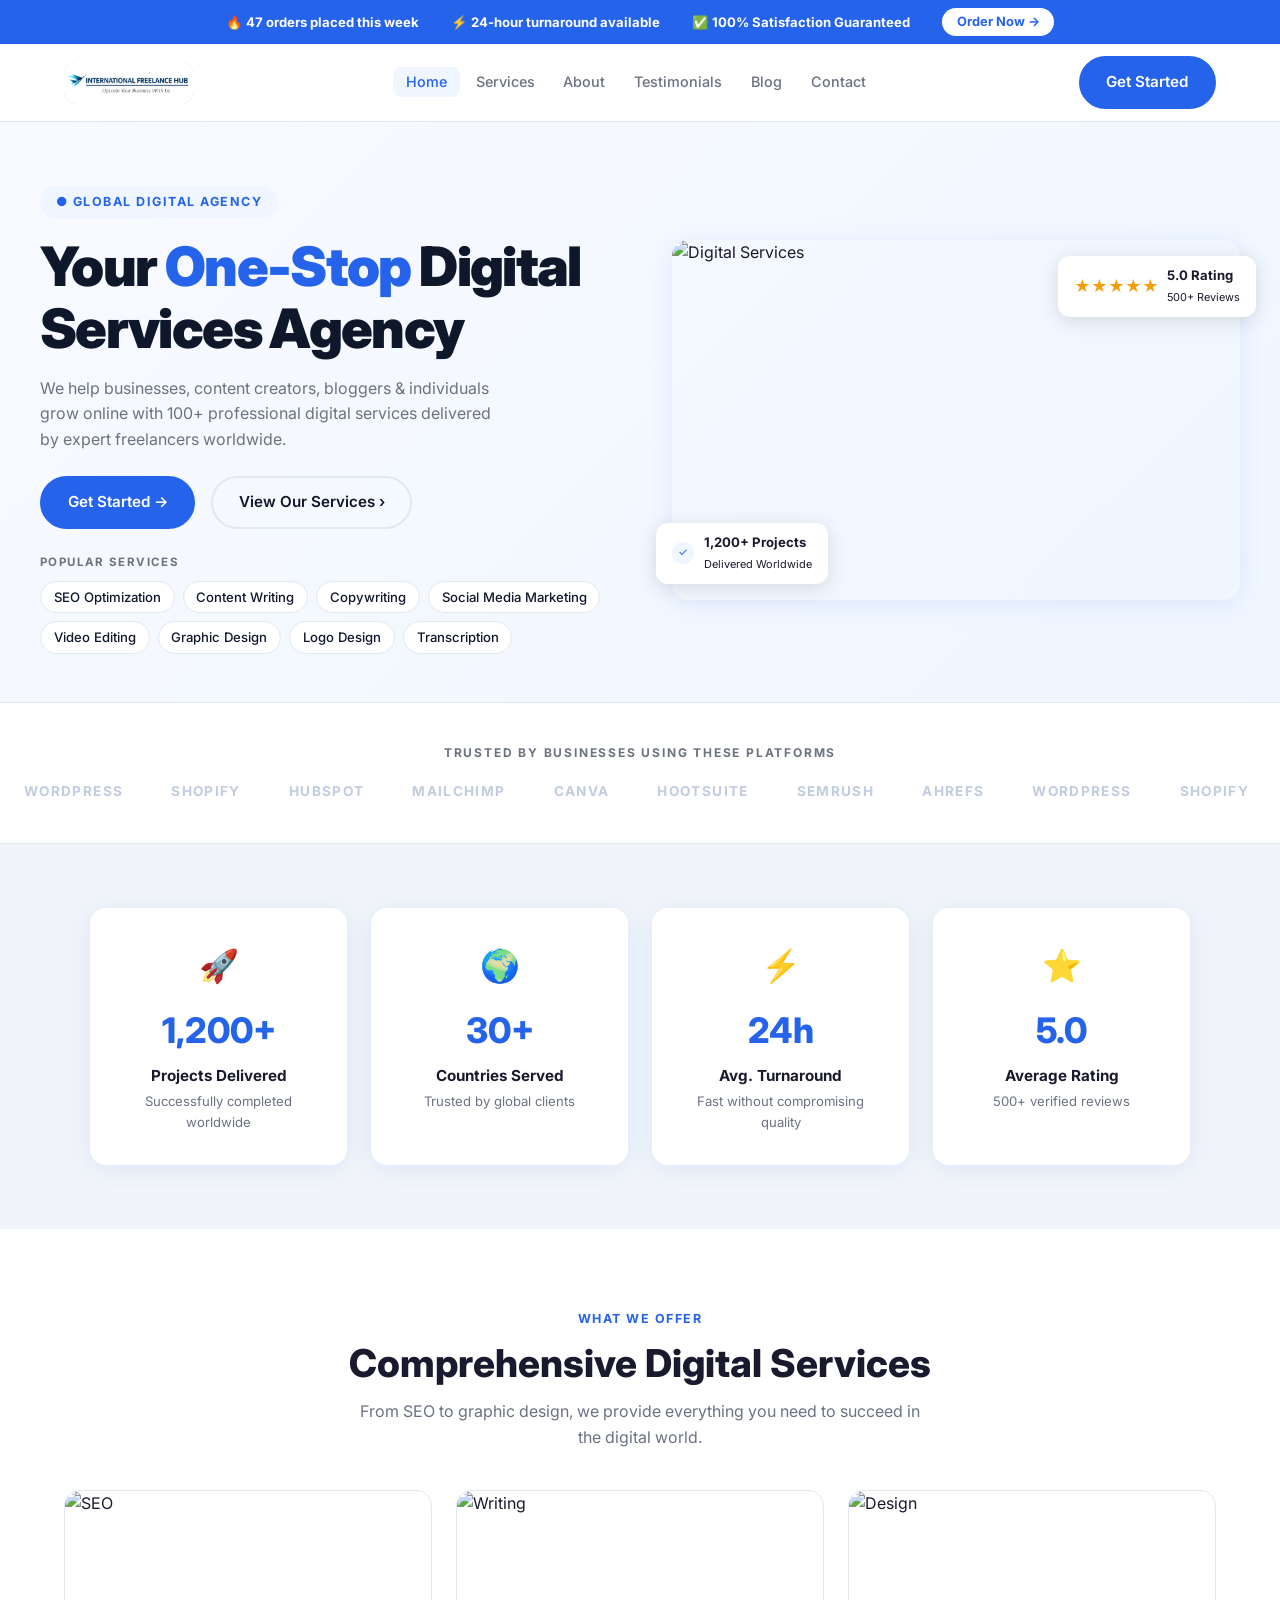
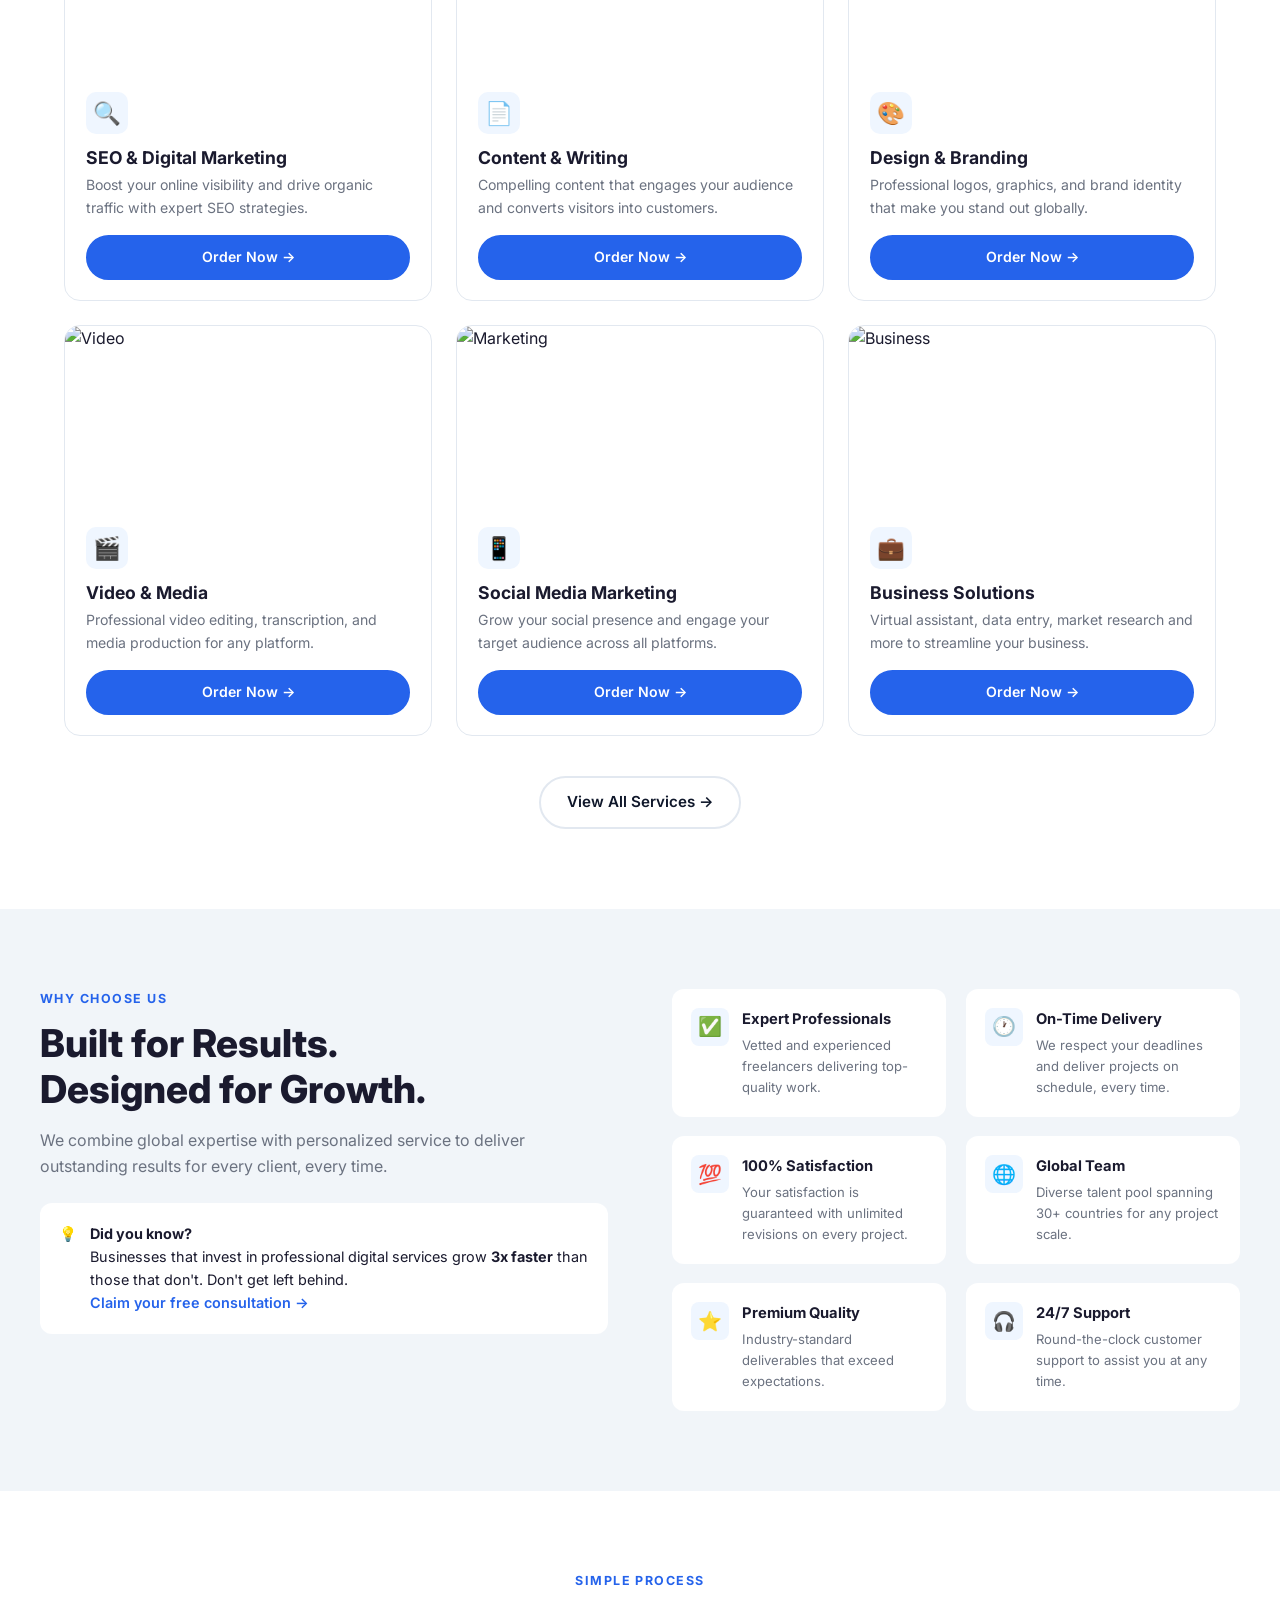
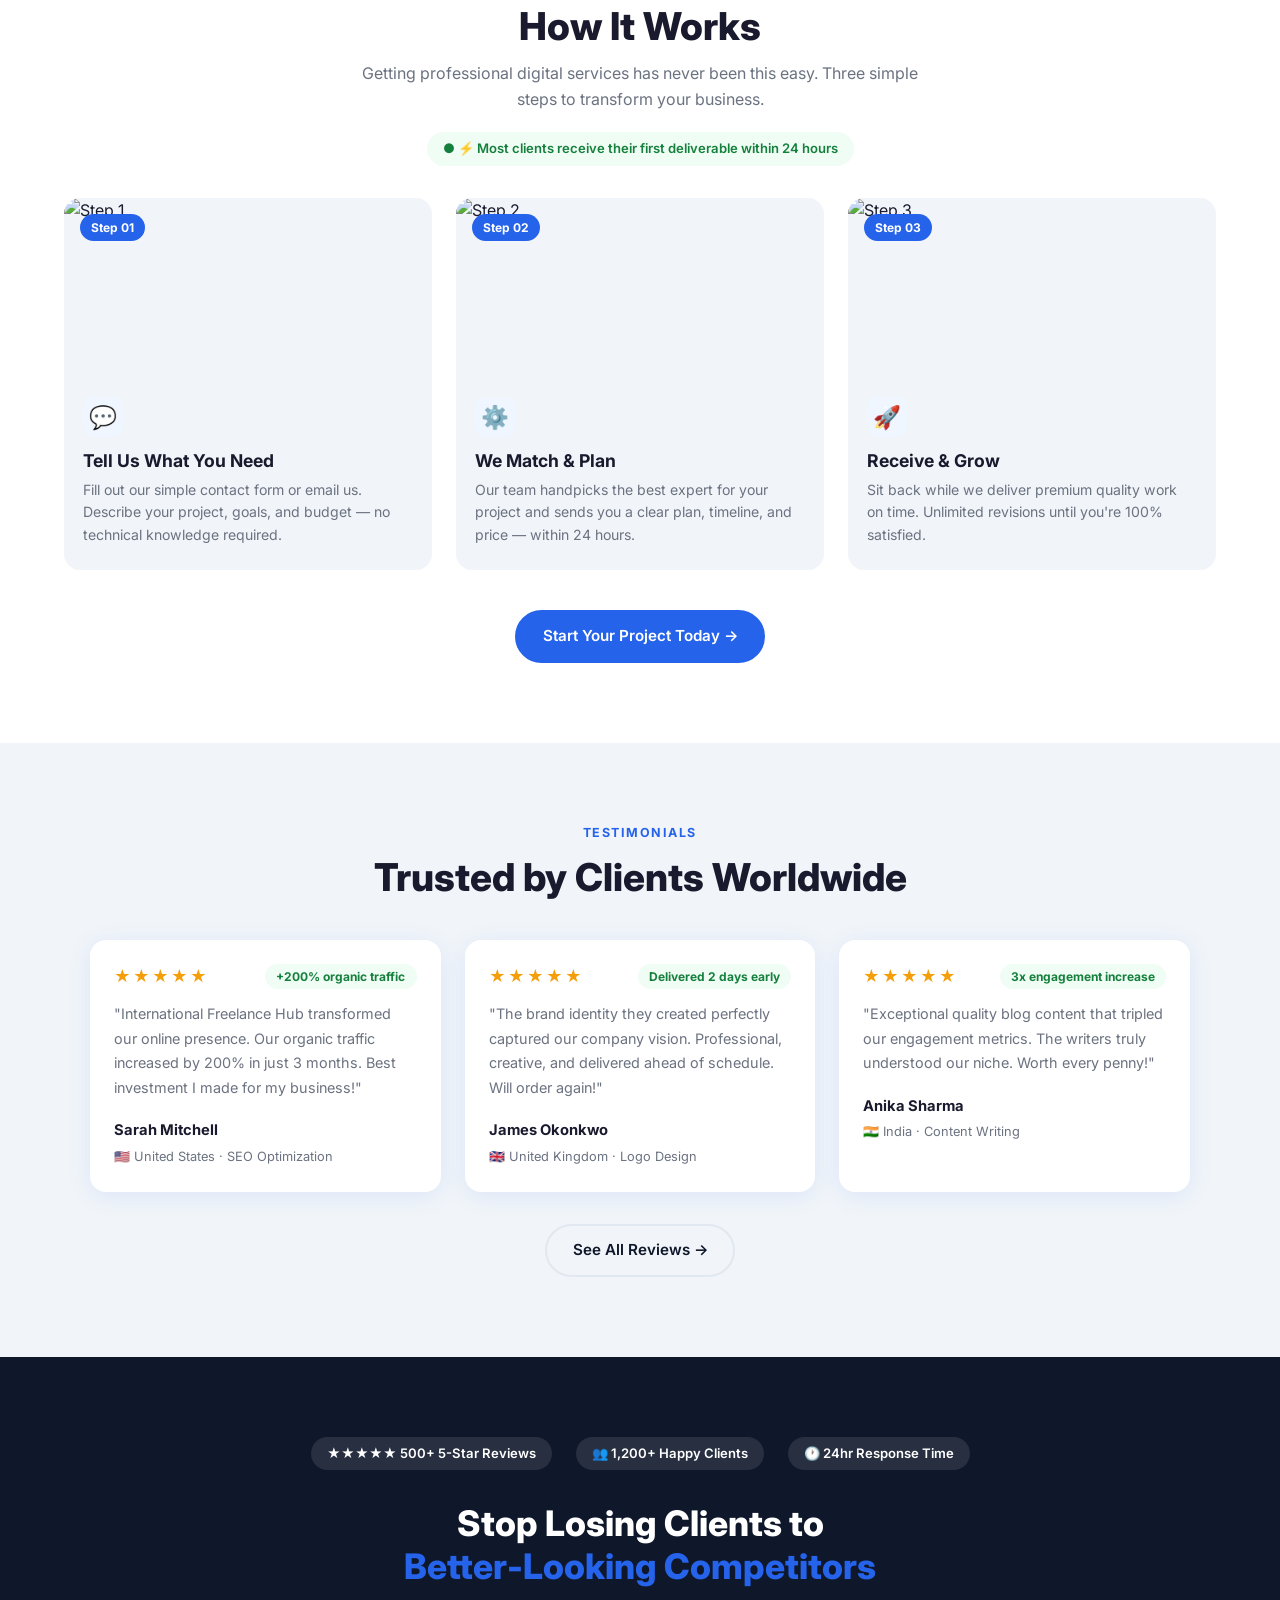
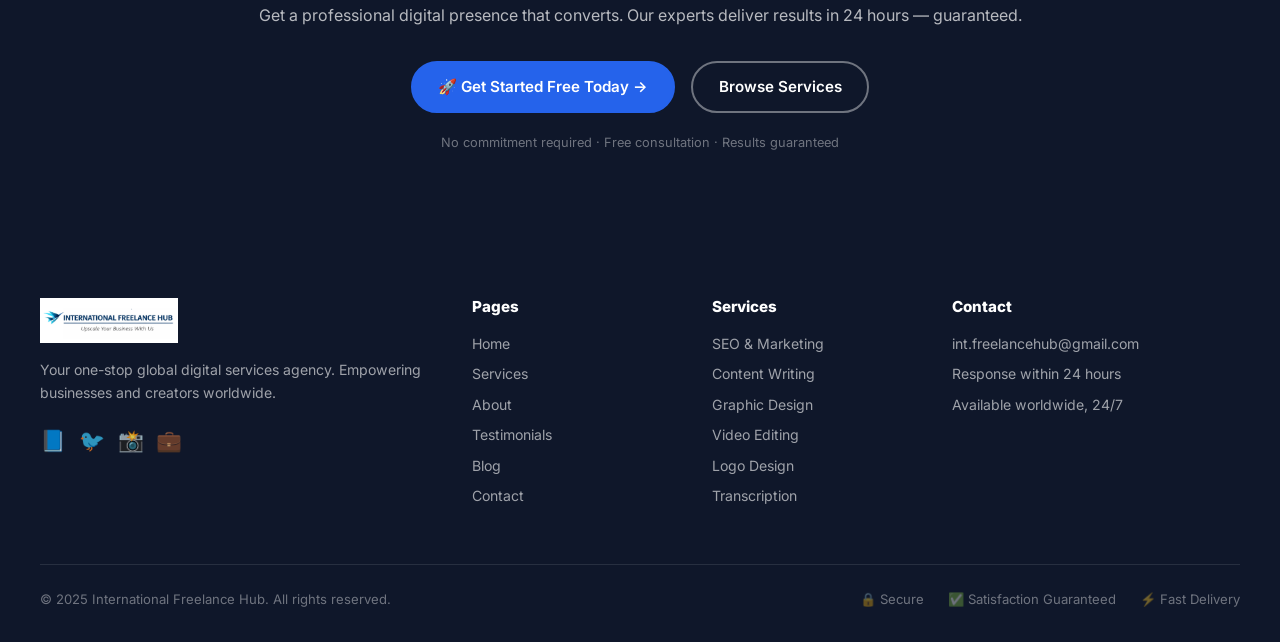
==== commit b5ecfab9: "Update index.html" ====
--- a/index.html
+++ b/index.html
@@ -24,7 +24,7 @@
 <nav class="navbar">
   <div class="nav-inner">
     <a href="index.html" style="display:flex;align-items:center;">
-      <img src="logo.png" alt="International Freelance Hub" style="height:75px;width:auto;max-width:270px;width:auto;display:block;object-fit:contain;border-radius:12px;background-color:#c8cce8;">
+      <img src="logo.png" alt="International Freelance Hub" style="height:42px;width:auto;max-width:230px;width:auto;display:block;object-fit:contain;border-radius:12px;background-color:#c8cce8;">
     </a>
     <ul class="nav-links">
       <li><a href="index.html" class="active">Home</a></li>
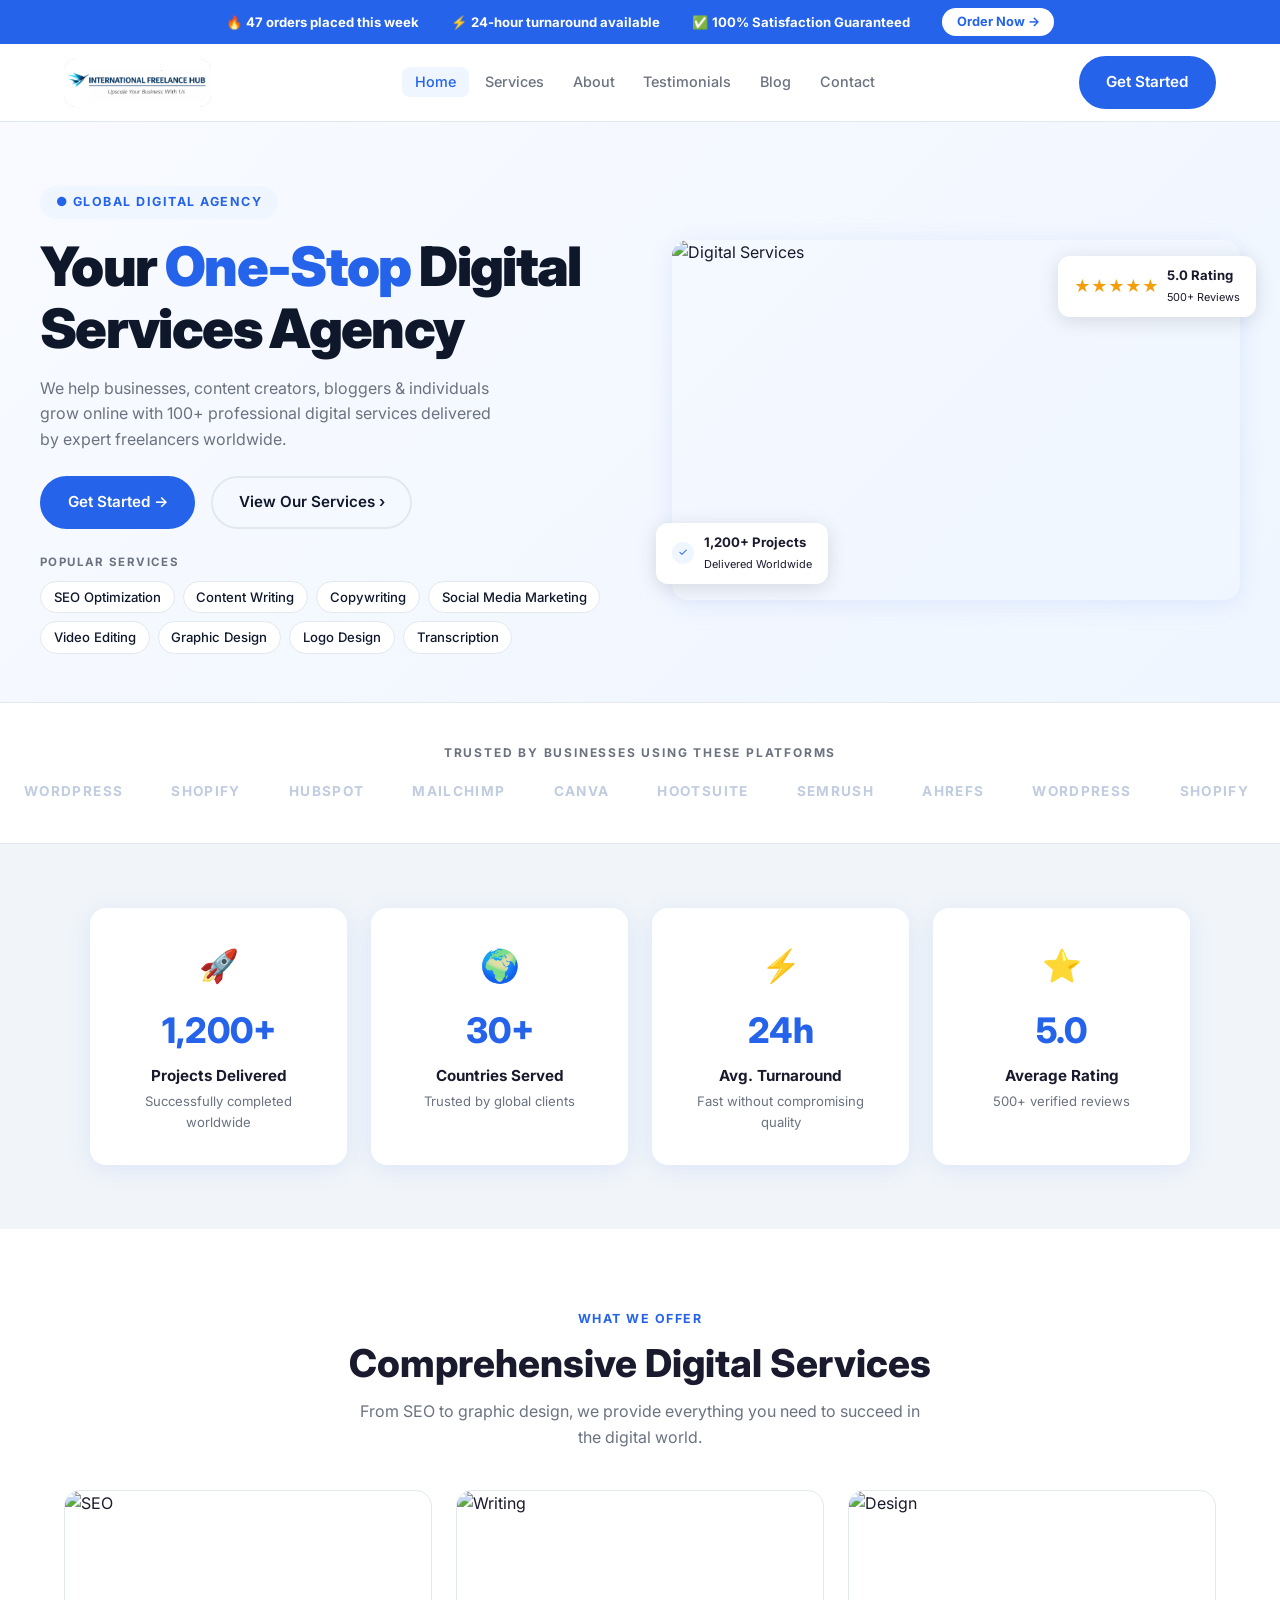
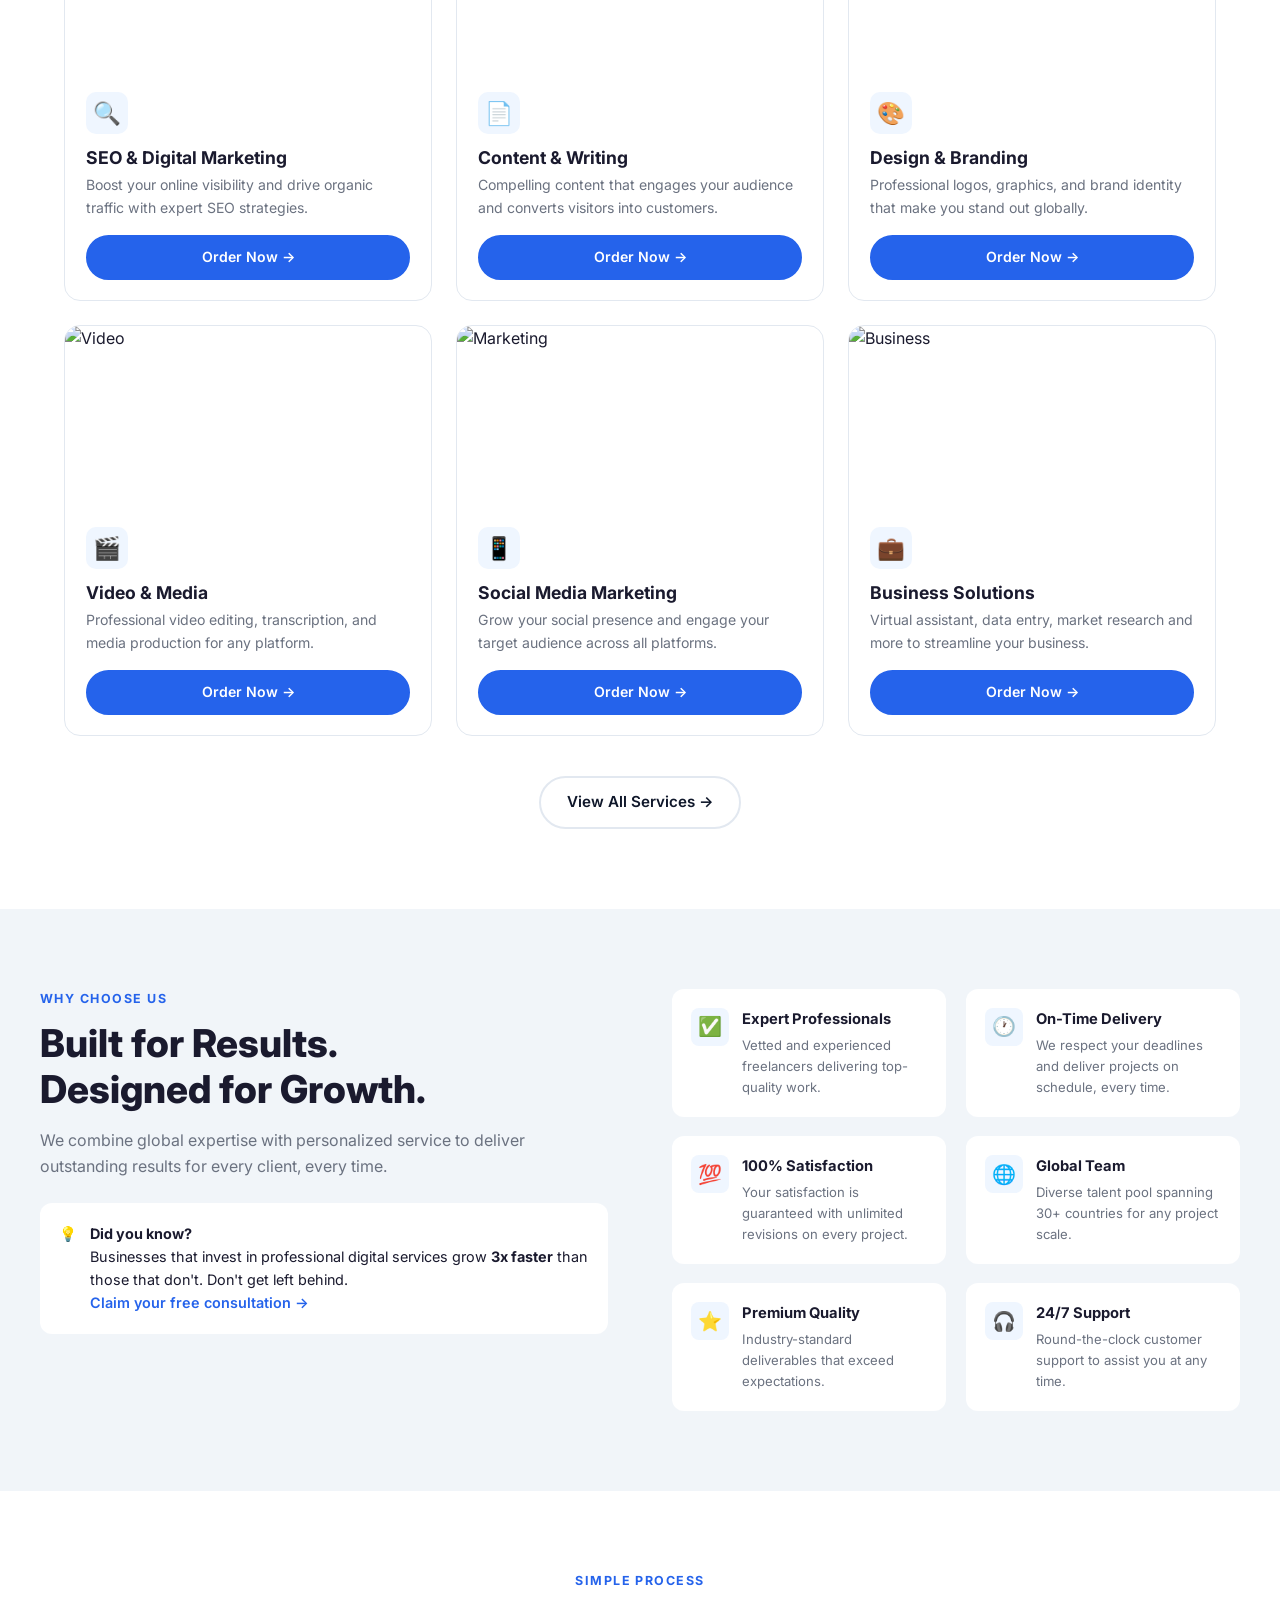
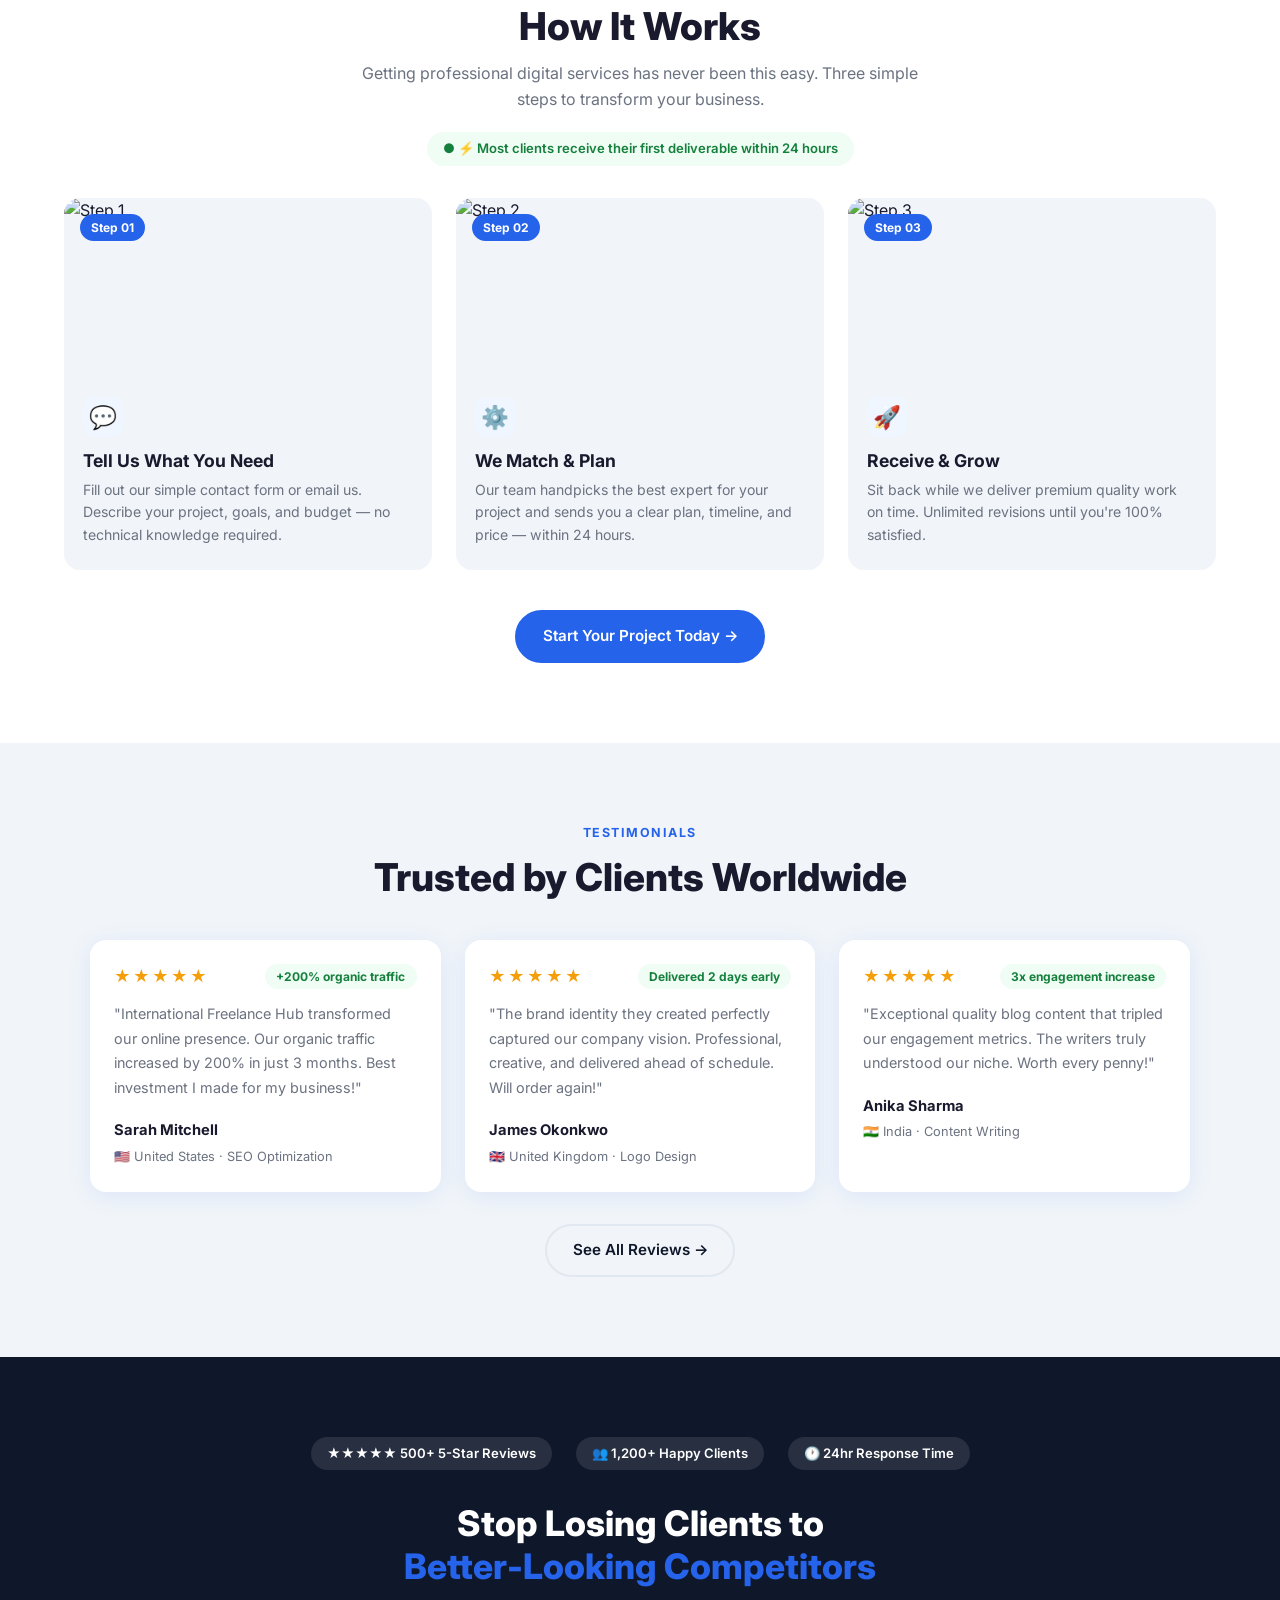
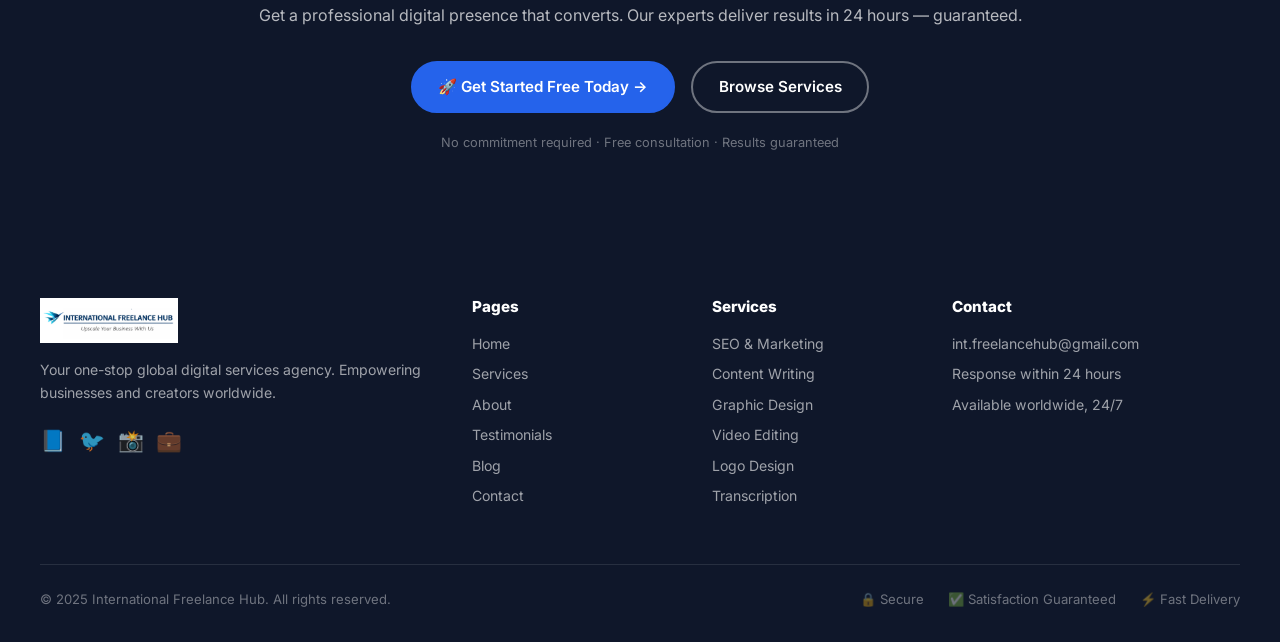
==== commit d6106696: "Update index.html" ====
--- a/index.html
+++ b/index.html
@@ -24,7 +24,7 @@
 <nav class="navbar">
   <div class="nav-inner">
     <a href="index.html" style="display:flex;align-items:center;">
-      <img src="logo.png" alt="International Freelance Hub" style="height:42px;width:auto;max-width:230px;width:auto;display:block;object-fit:contain;border-radius:12px;background-color:#c8cce8;">
+      <img src="logo.png" alt="International Freelance Hub" style="height:48px;width:auto;max-width:230px;width:auto;display:block;object-fit:contain;border-radius:12px;background-color:#c8cce8;">
     </a>
     <ul class="nav-links">
       <li><a href="index.html" class="active">Home</a></li>
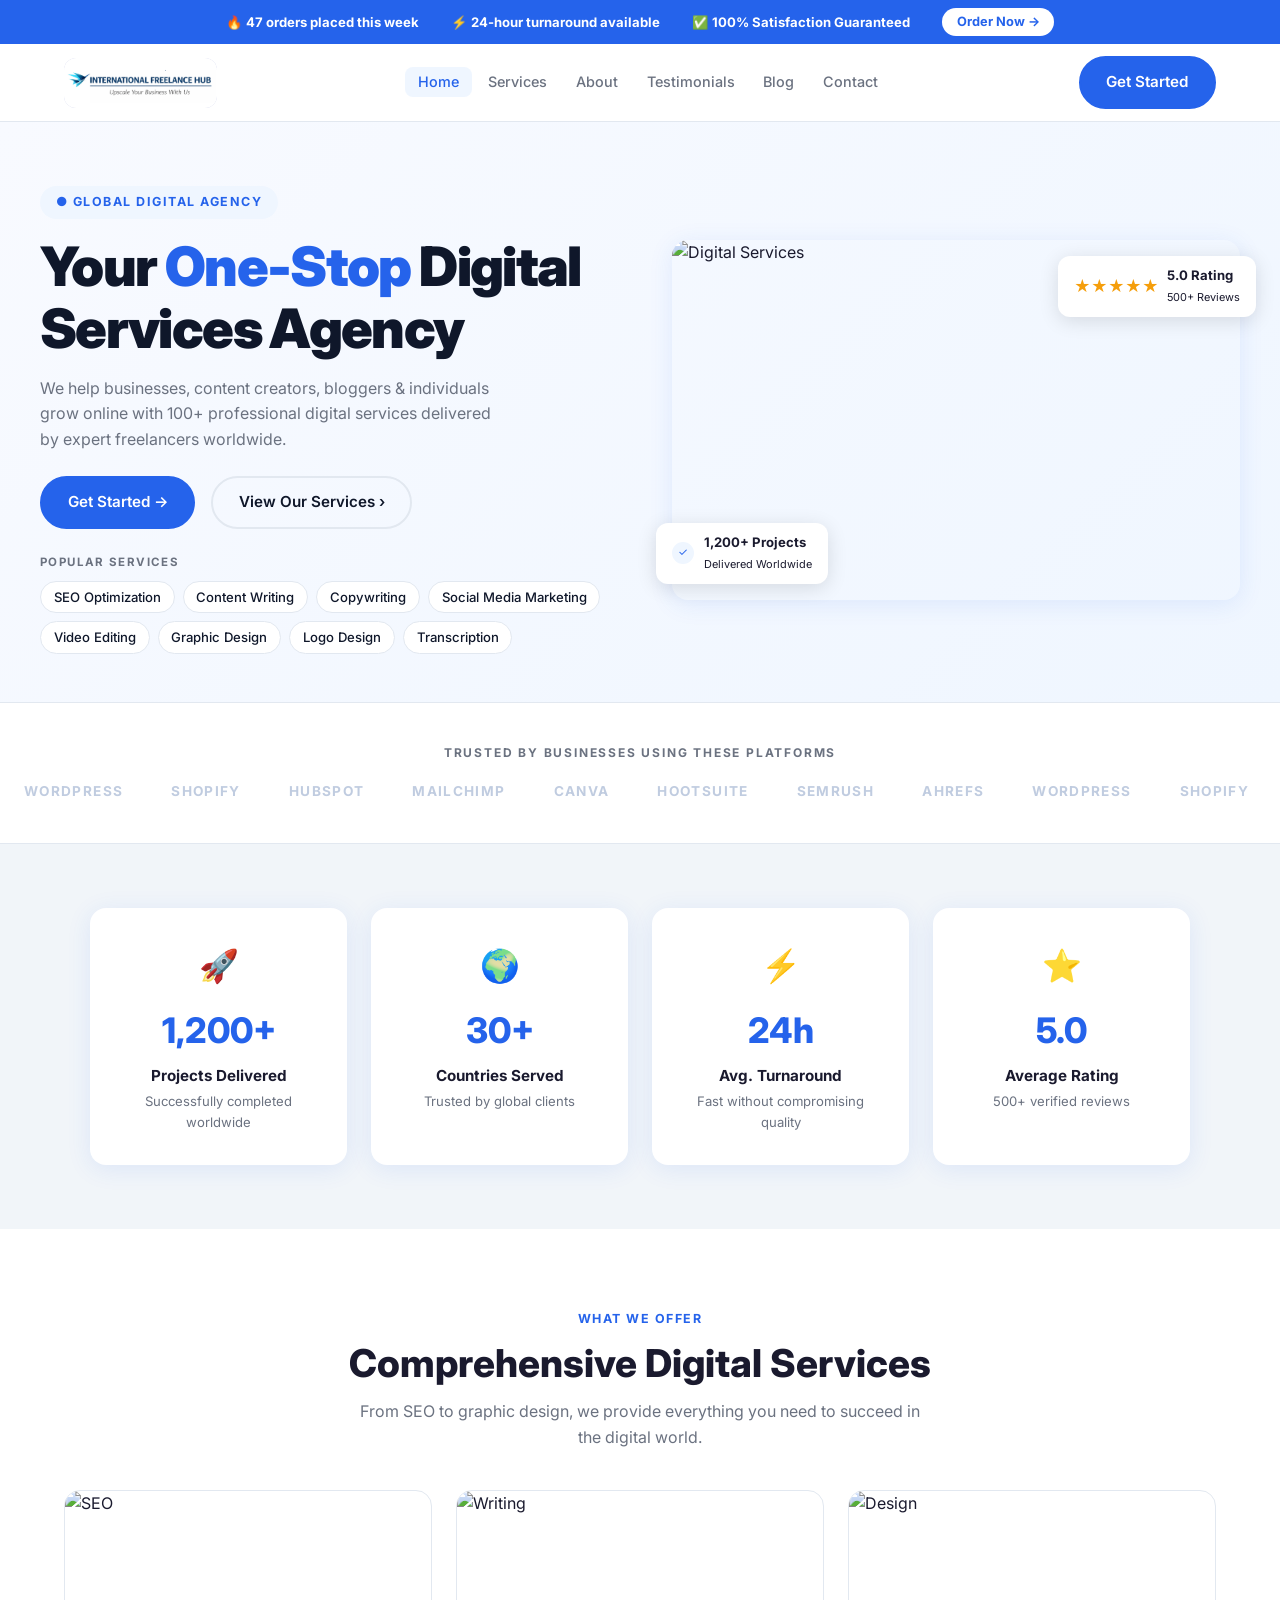
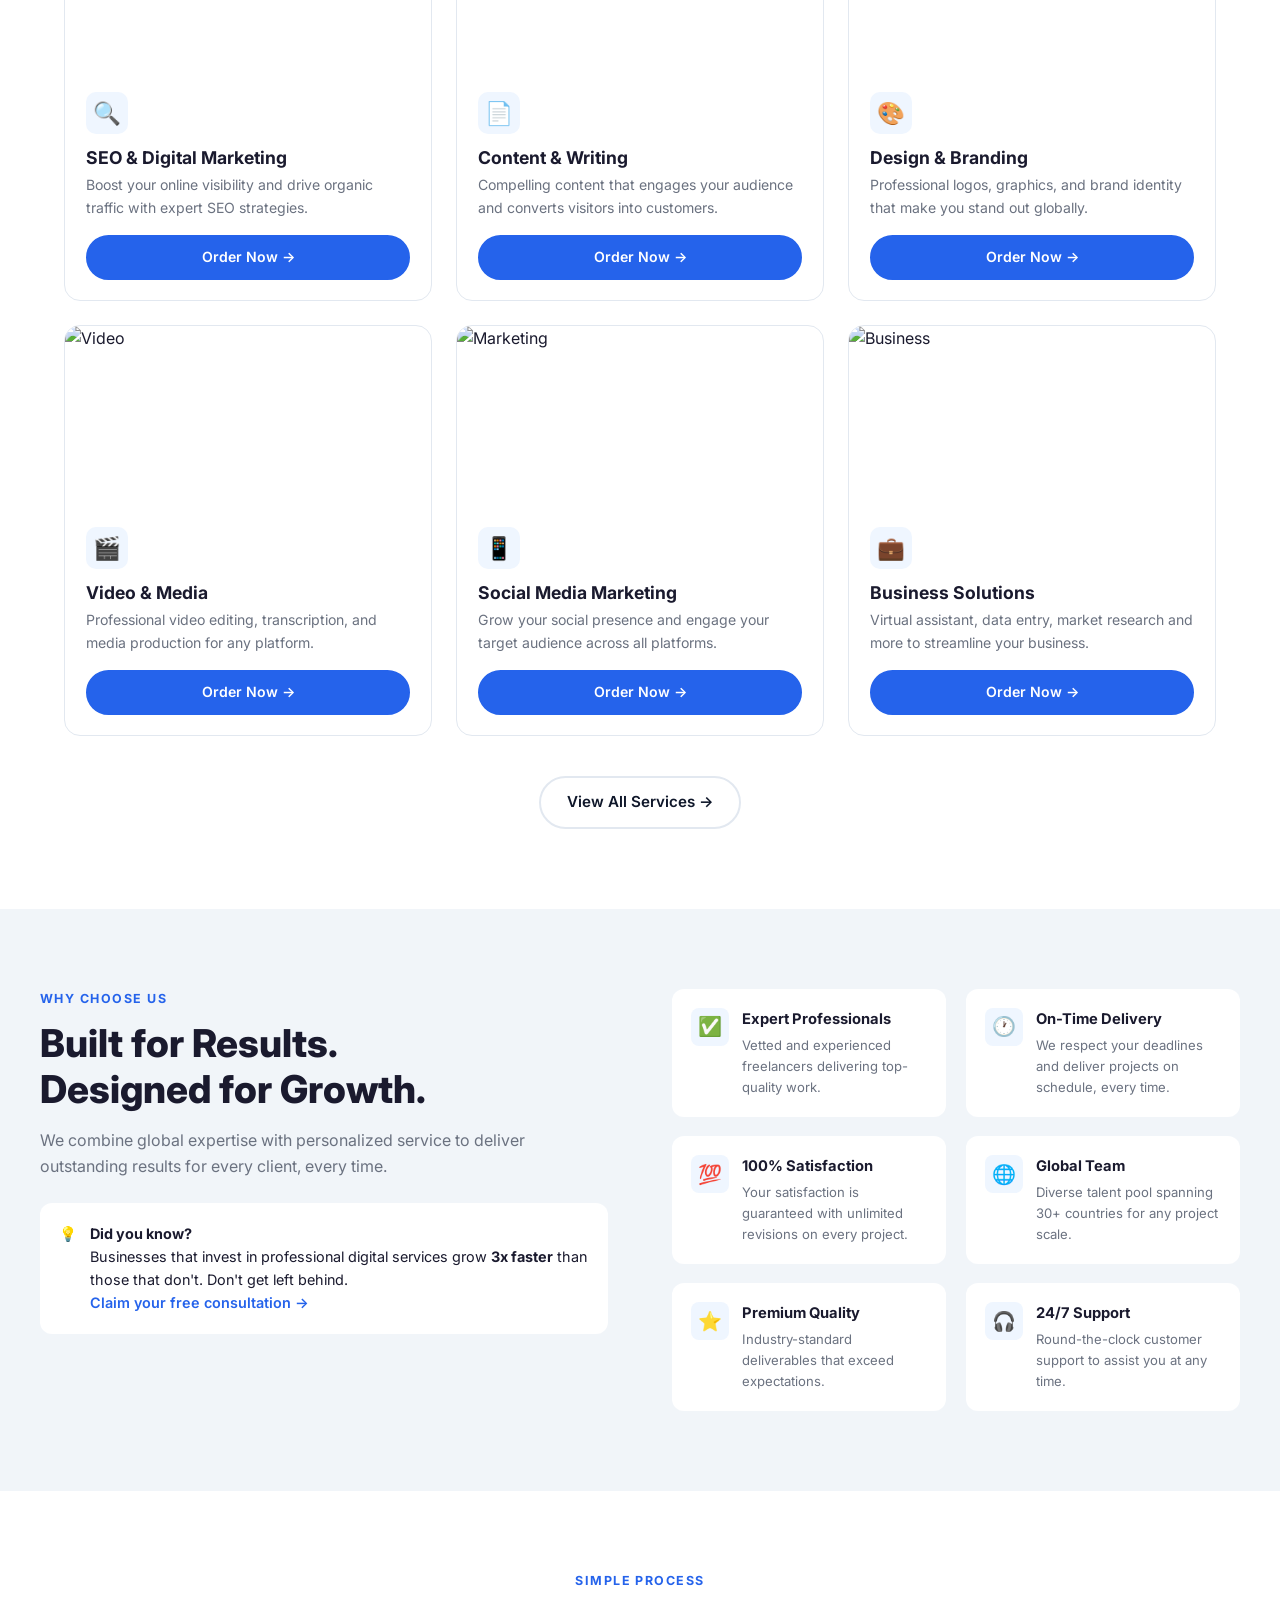
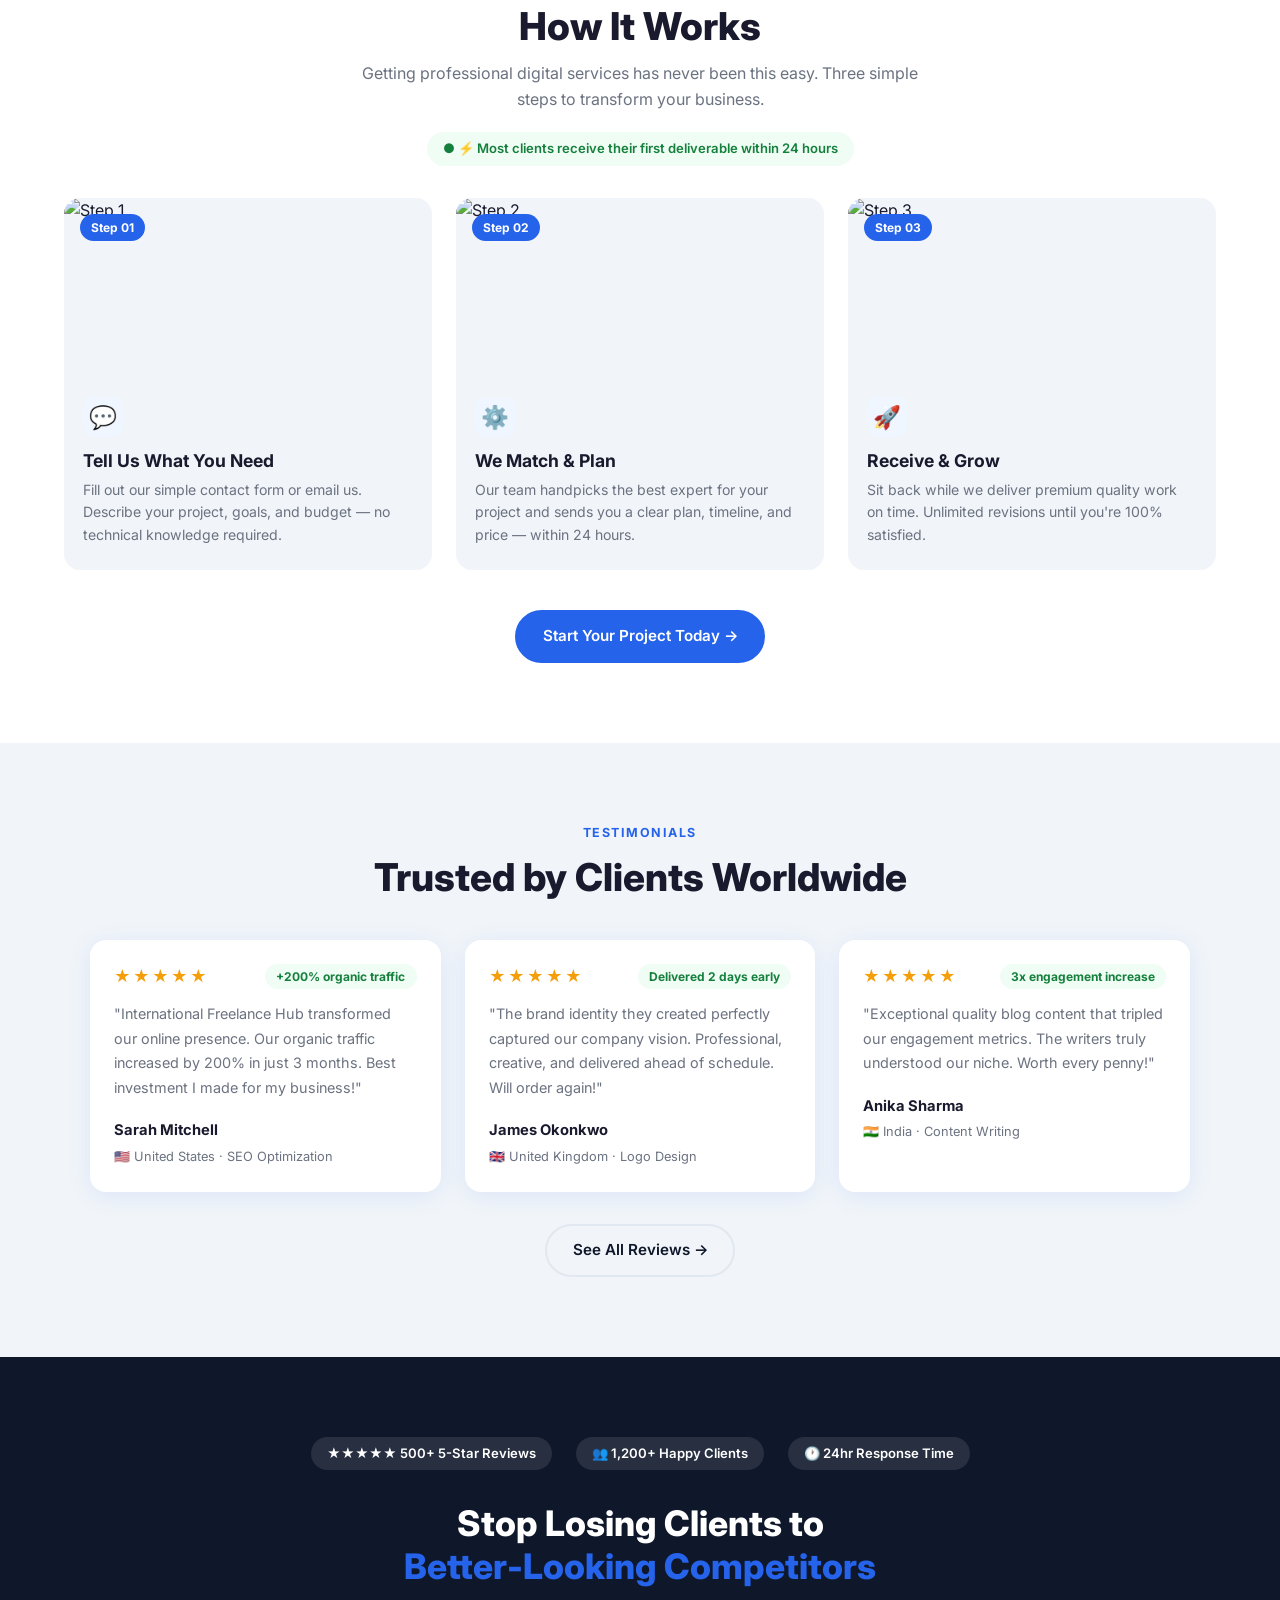
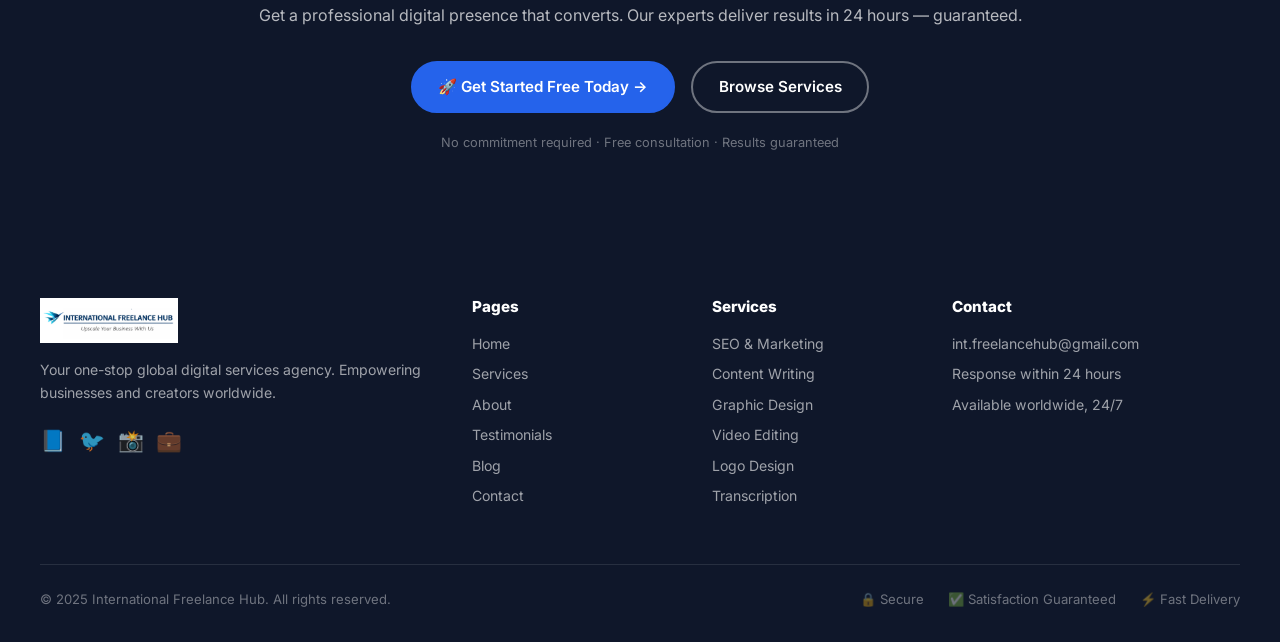
==== commit 97e0d471: "Update index.html" ====
--- a/index.html
+++ b/index.html
@@ -24,7 +24,7 @@
 <nav class="navbar">
   <div class="nav-inner">
     <a href="index.html" style="display:flex;align-items:center;">
-      <img src="logo.png" alt="International Freelance Hub" style="height:48px;width:auto;max-width:230px;width:auto;display:block;object-fit:contain;border-radius:12px;background-color:#c8cce8;">
+      <img src="logo.png" alt="International Freelance Hub" style="height:50px;width:auto;max-width:240px;width:auto;display:block;object-fit:contain;border-radius:12px;background-color:#c8cce8;">
     </a>
     <ul class="nav-links">
       <li><a href="index.html" class="active">Home</a></li>
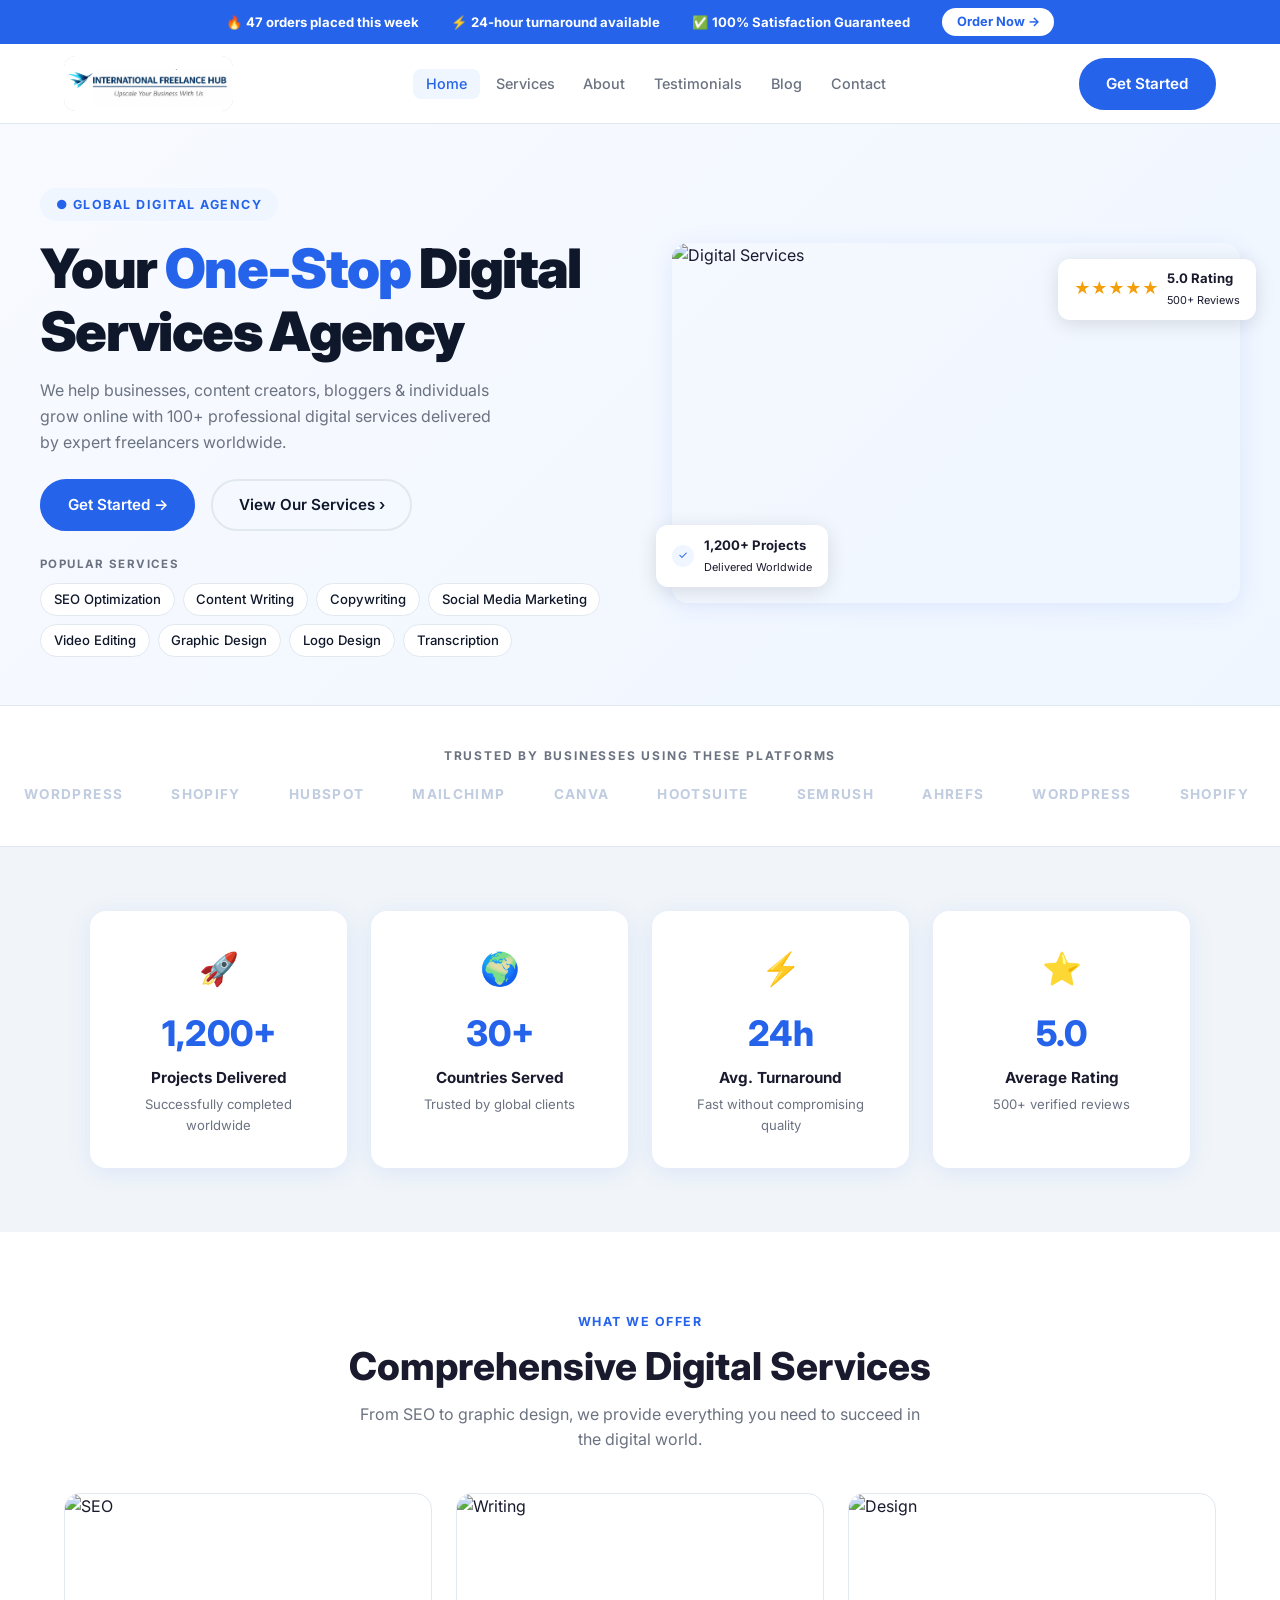
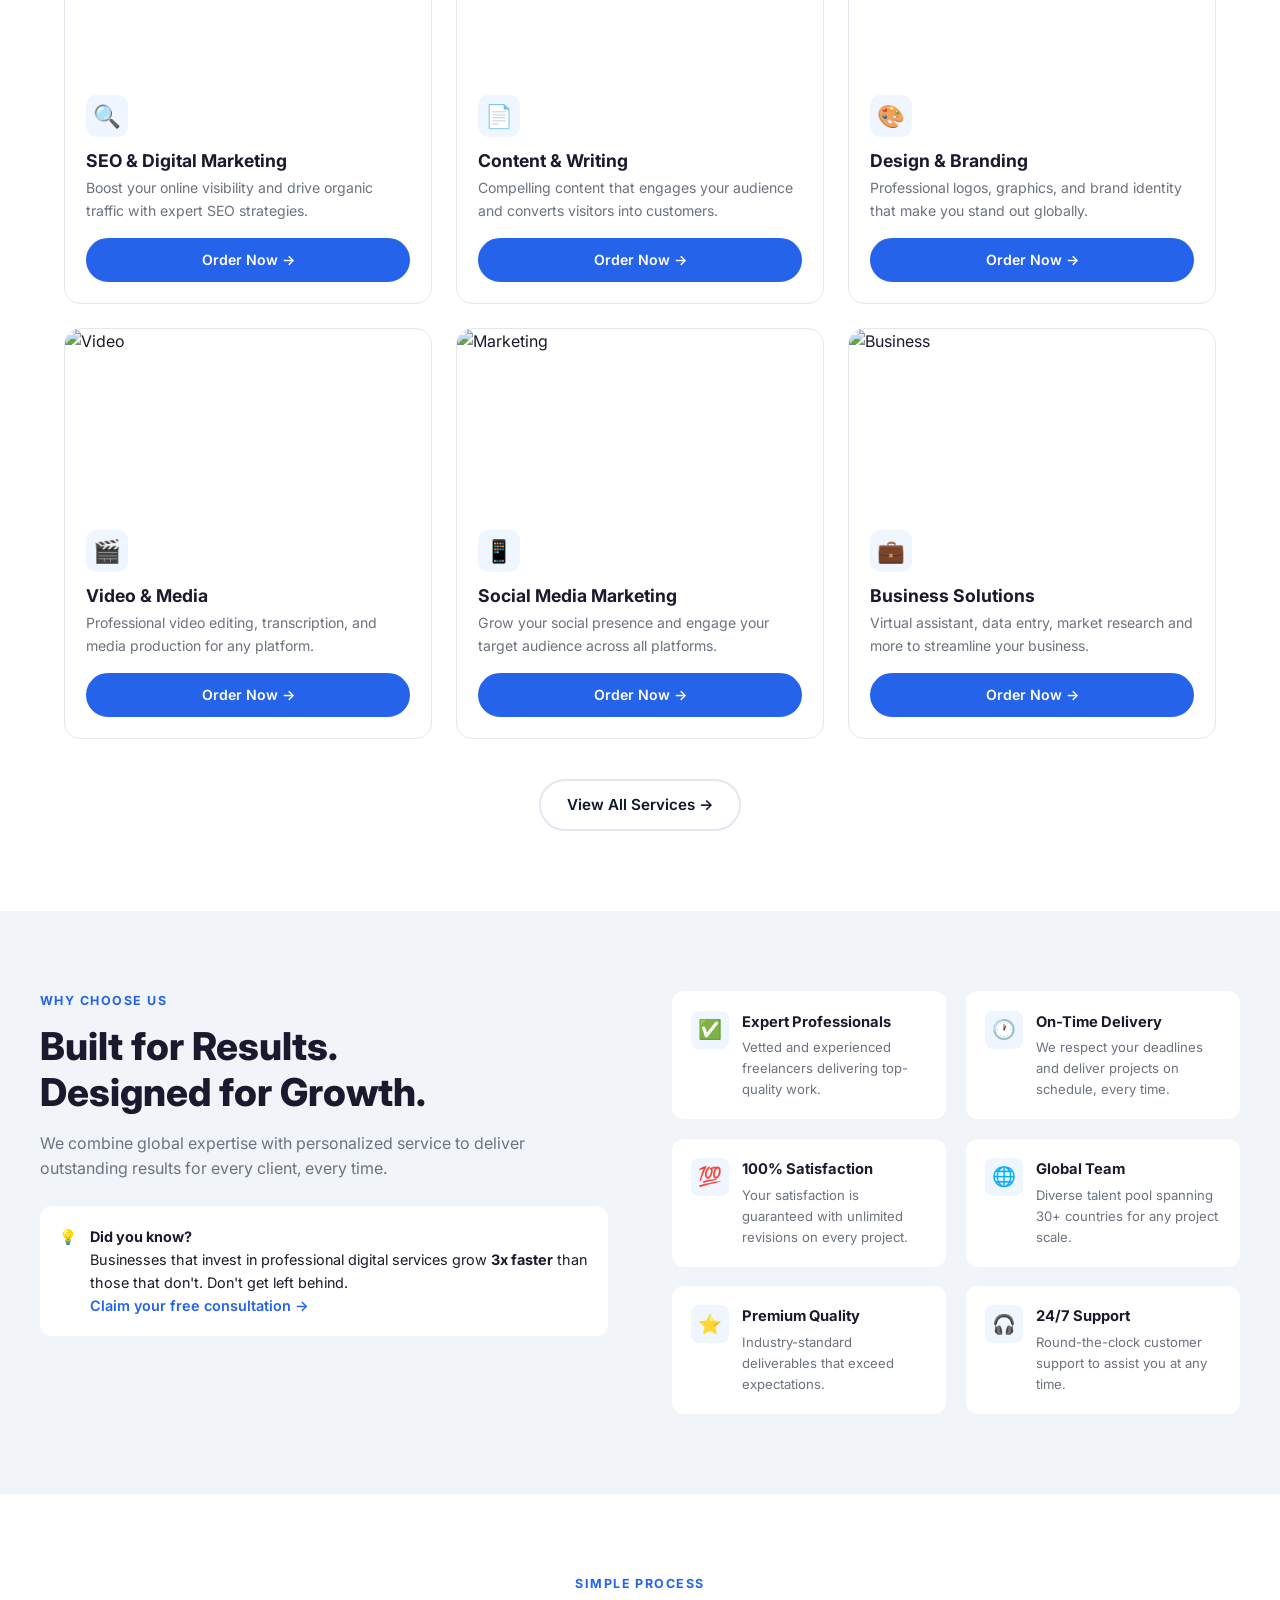
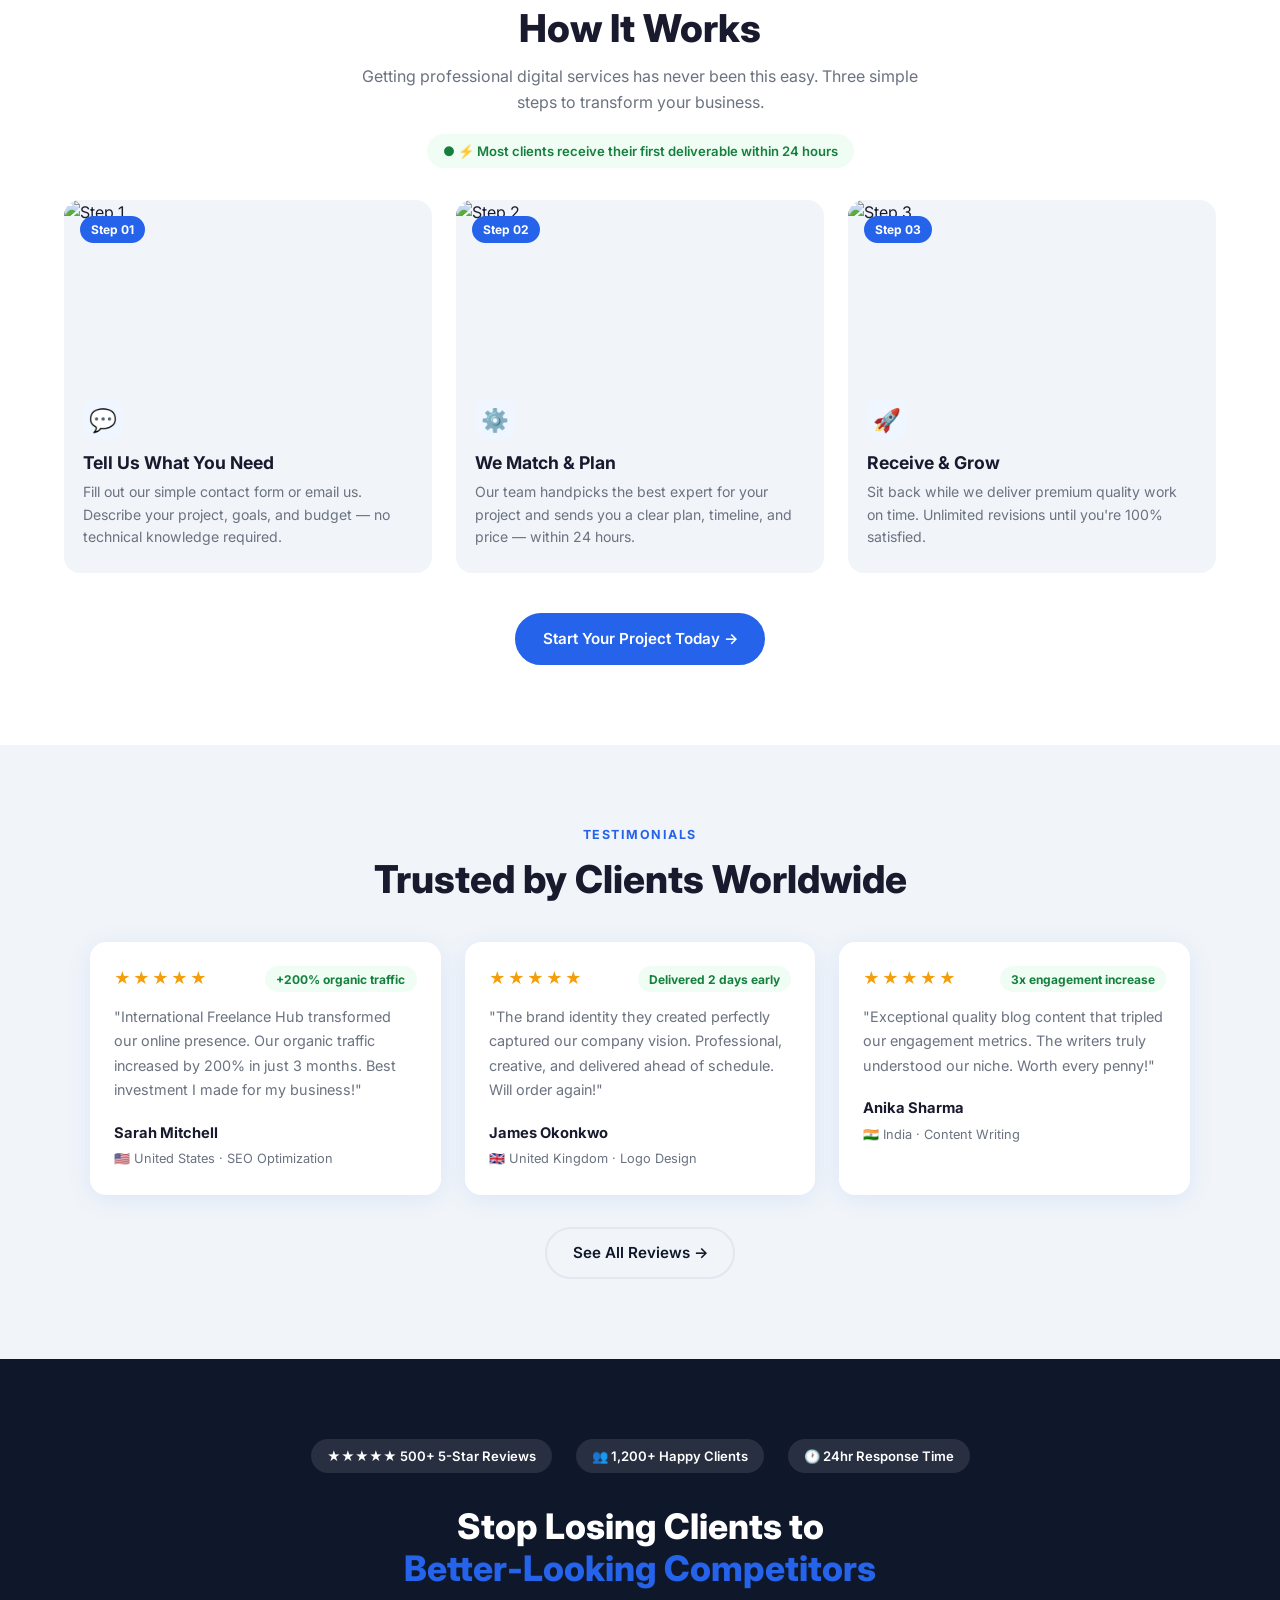
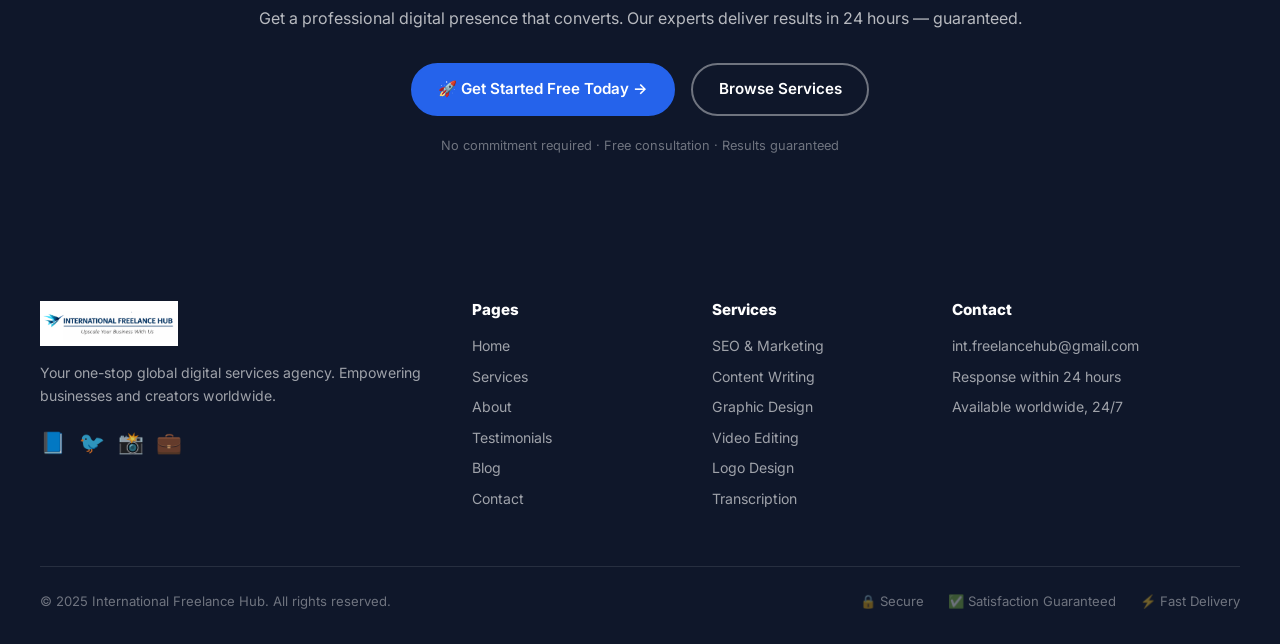
==== commit d16ff331: "Update index.html" ====
--- a/index.html
+++ b/index.html
@@ -24,7 +24,7 @@
 <nav class="navbar">
   <div class="nav-inner">
     <a href="index.html" style="display:flex;align-items:center;">
-      <img src="logo.png" alt="International Freelance Hub" style="height:50px;width:auto;max-width:240px;width:auto;display:block;object-fit:contain;border-radius:12px;background-color:#c8cce8;">
+      <img src="logo.png" alt="International Freelance Hub" style="height:55px;width:auto;max-width:240px;width:auto;display:block;object-fit:contain;border-radius:12px;background-color:#c8cce8;">
     </a>
     <ul class="nav-links">
       <li><a href="index.html" class="active">Home</a></li>
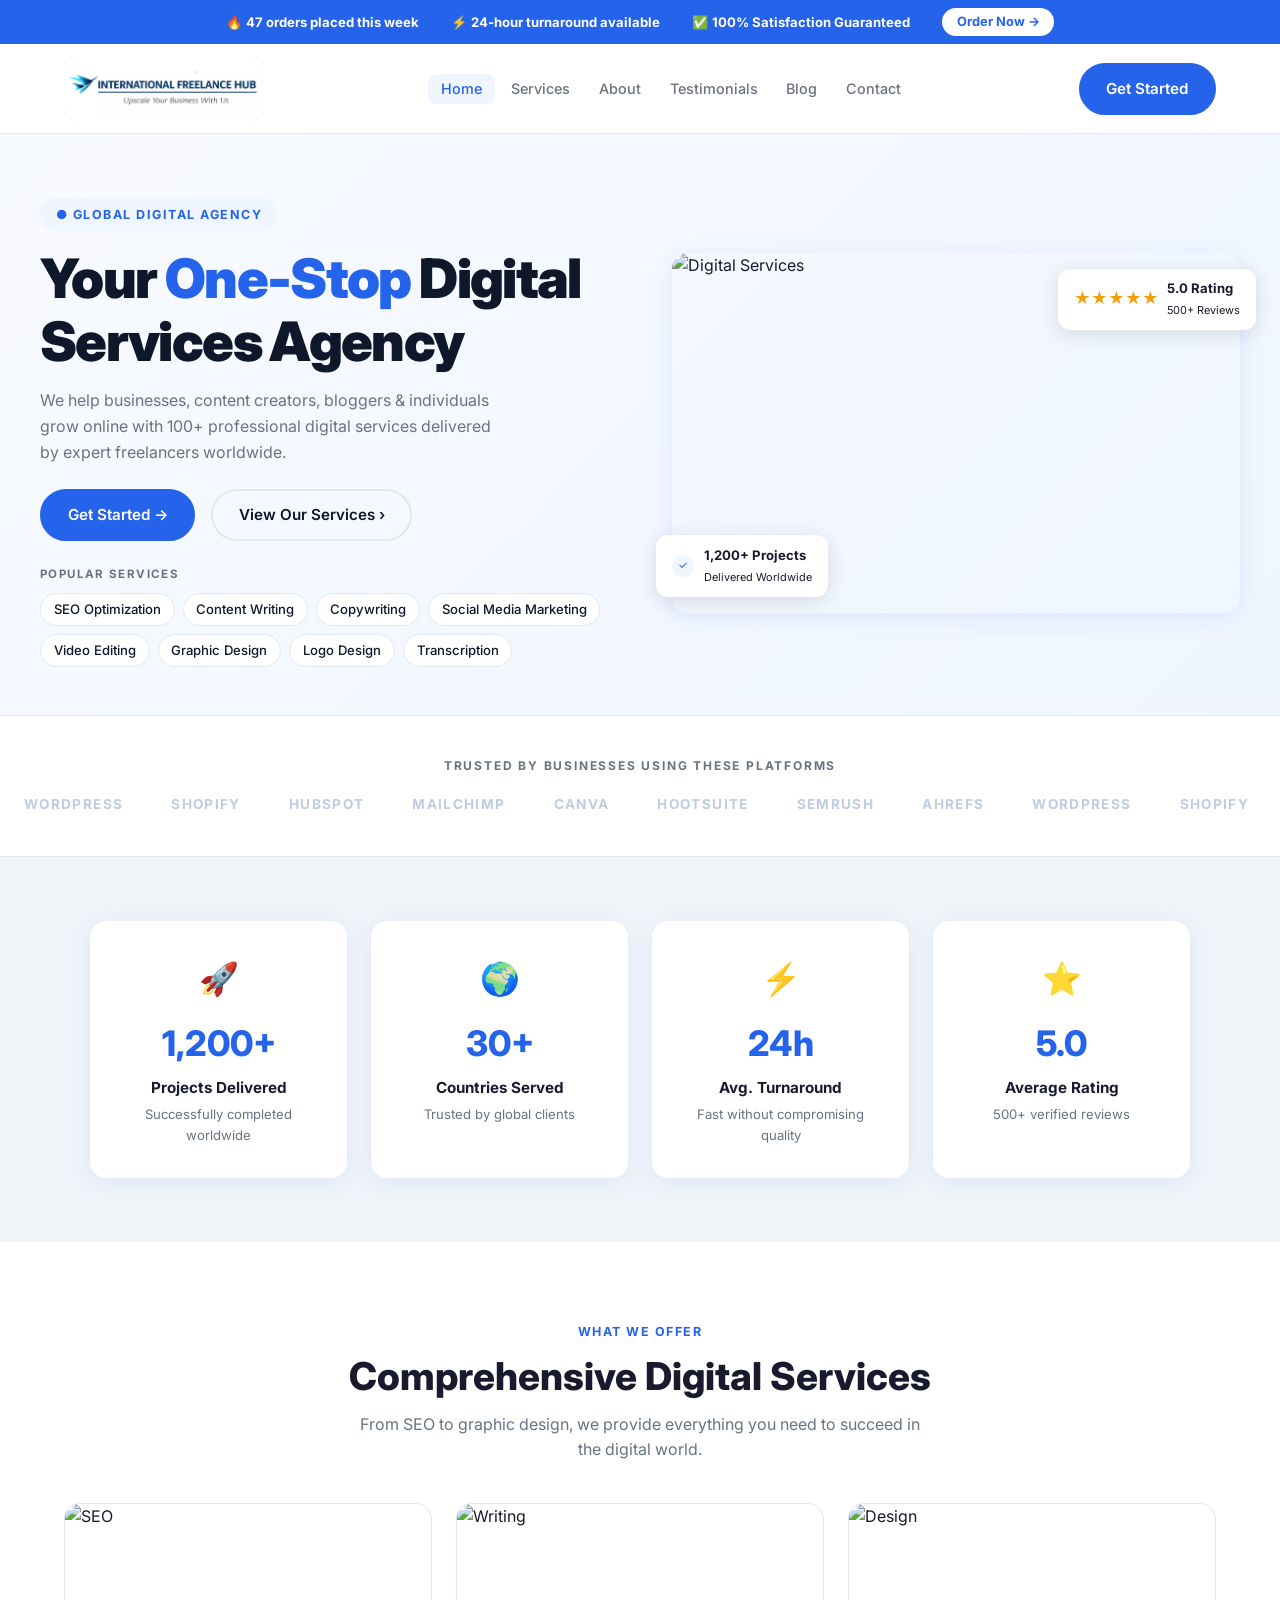
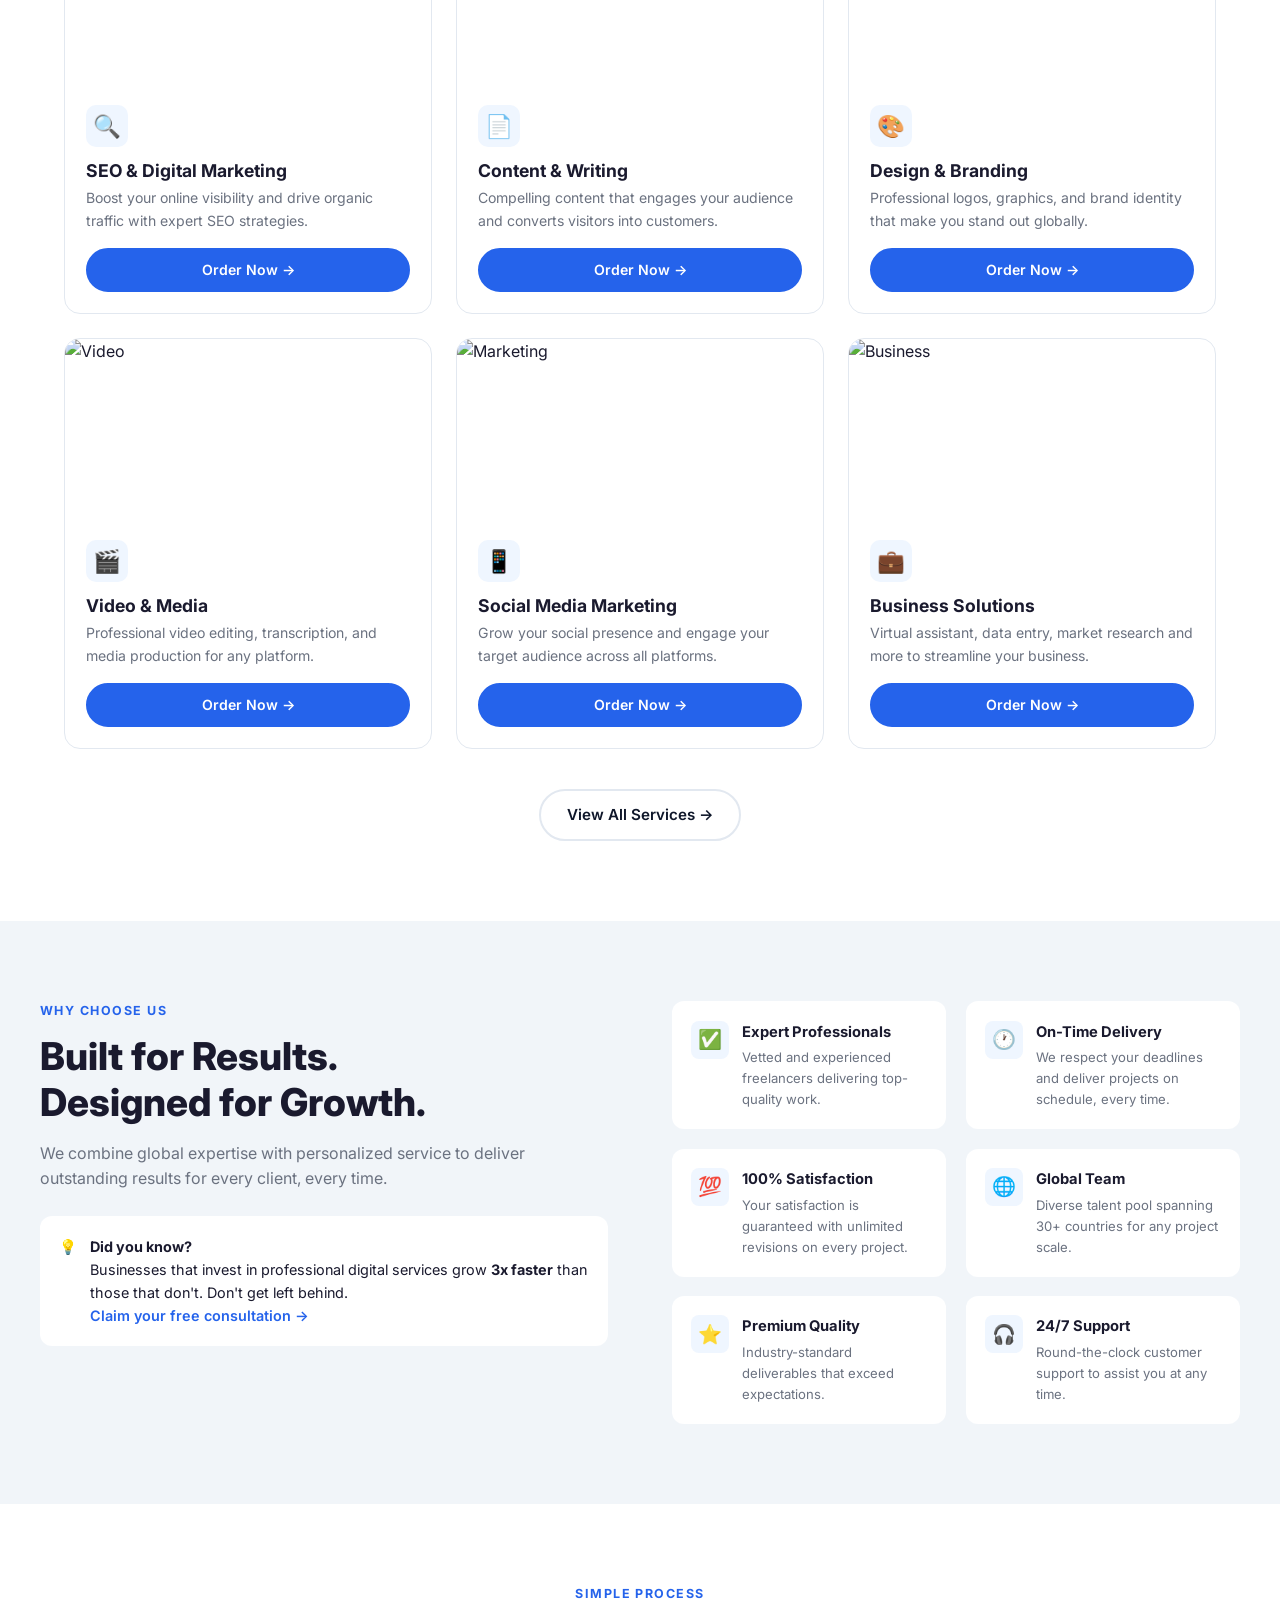
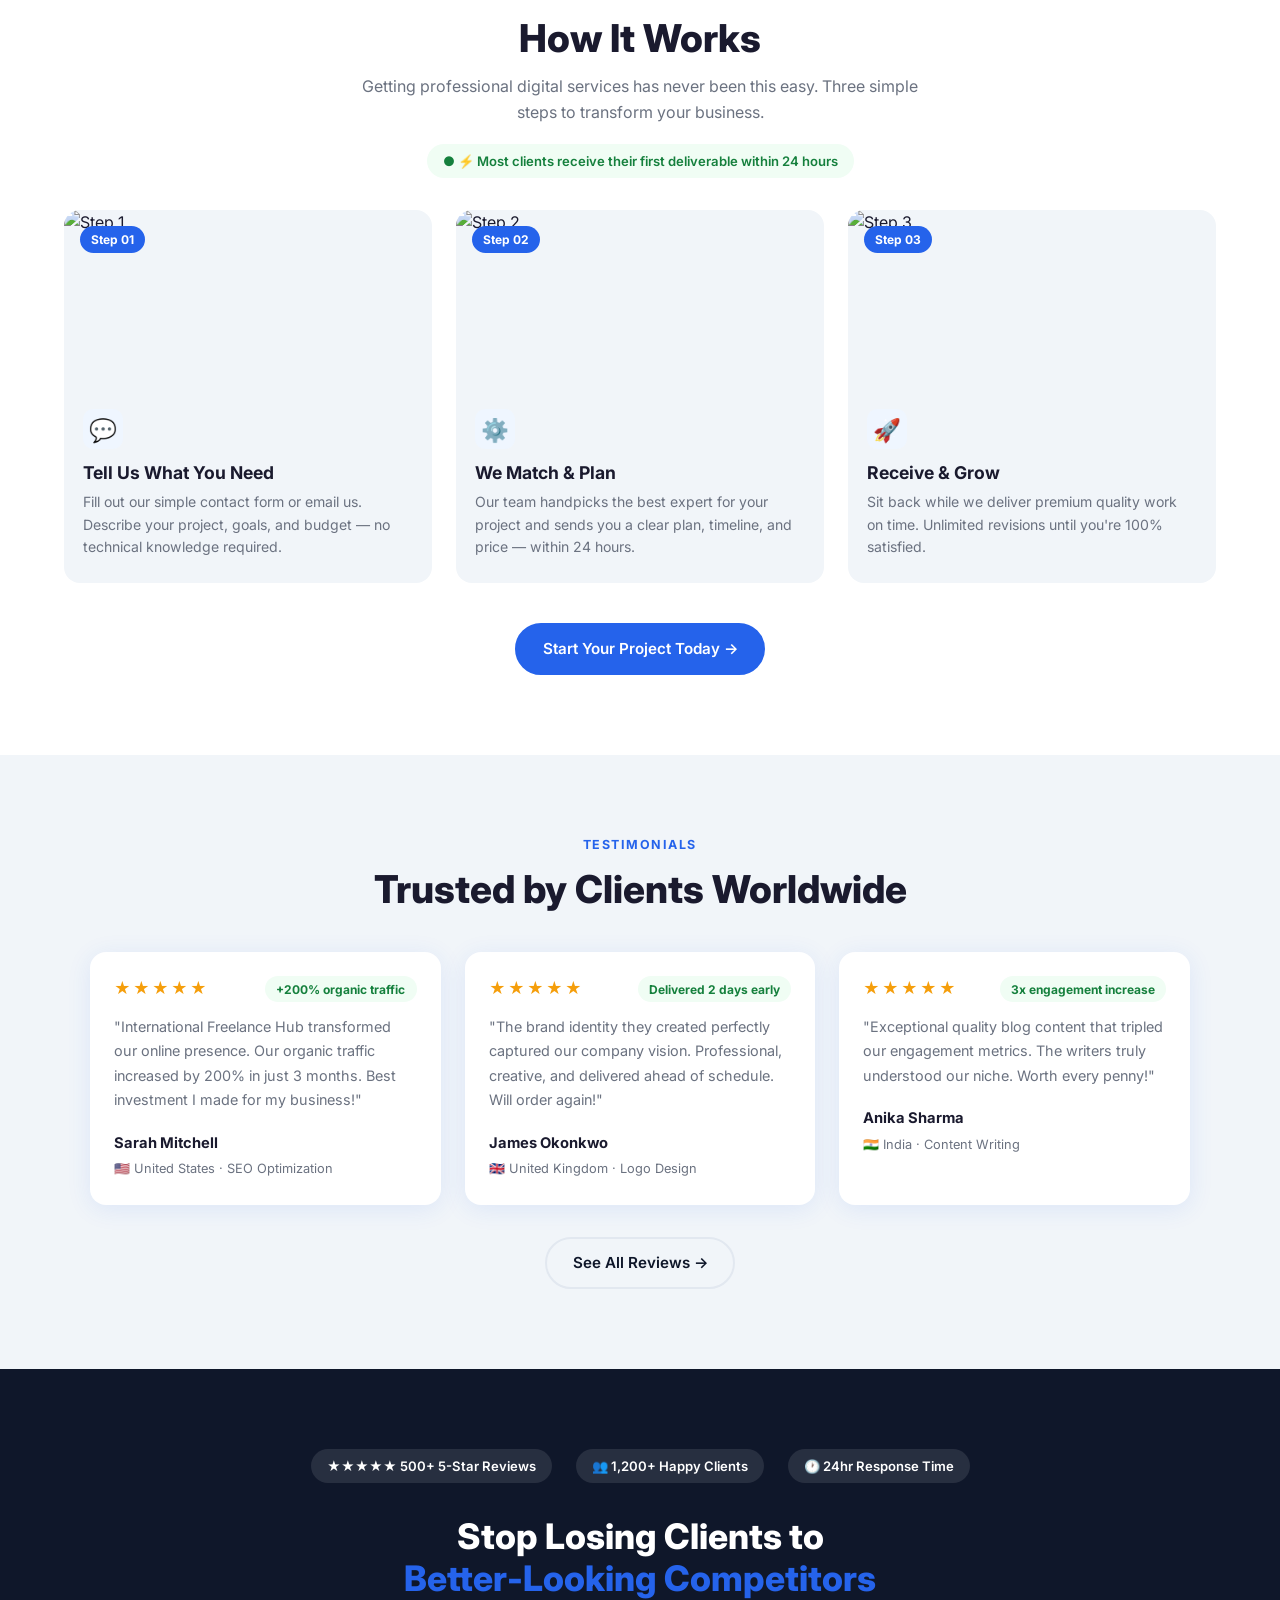
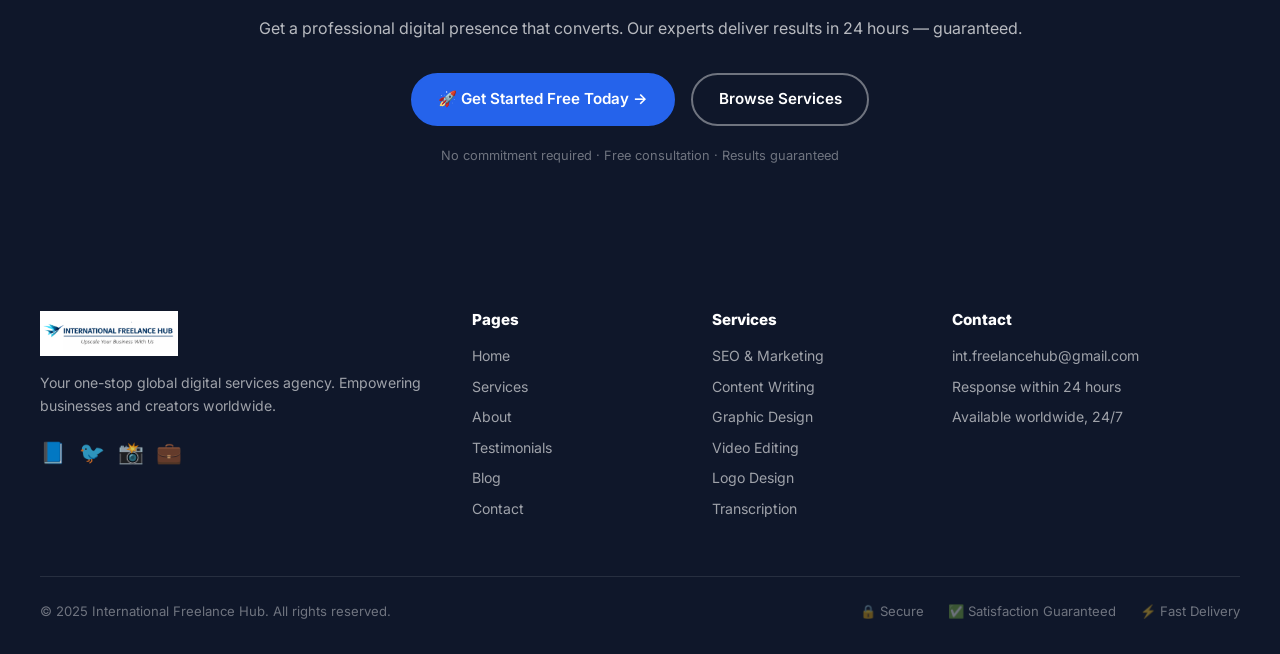
==== commit ac91215d: "Update index.html" ====
--- a/index.html
+++ b/index.html
@@ -24,7 +24,7 @@
 <nav class="navbar">
   <div class="nav-inner">
     <a href="index.html" style="display:flex;align-items:center;">
-      <img src="logo.png" alt="International Freelance Hub" style="height:55px;width:auto;max-width:240px;width:auto;display:block;object-fit:contain;border-radius:12px;background-color:#c8cce8;">
+      <img src="logo.png" alt="International Freelance Hub" style="height:65px;width:auto;max-width:240px;width:auto;display:block;object-fit:contain;border-radius:12px;background-color:#c8cce8;">
     </a>
     <ul class="nav-links">
       <li><a href="index.html" class="active">Home</a></li>
